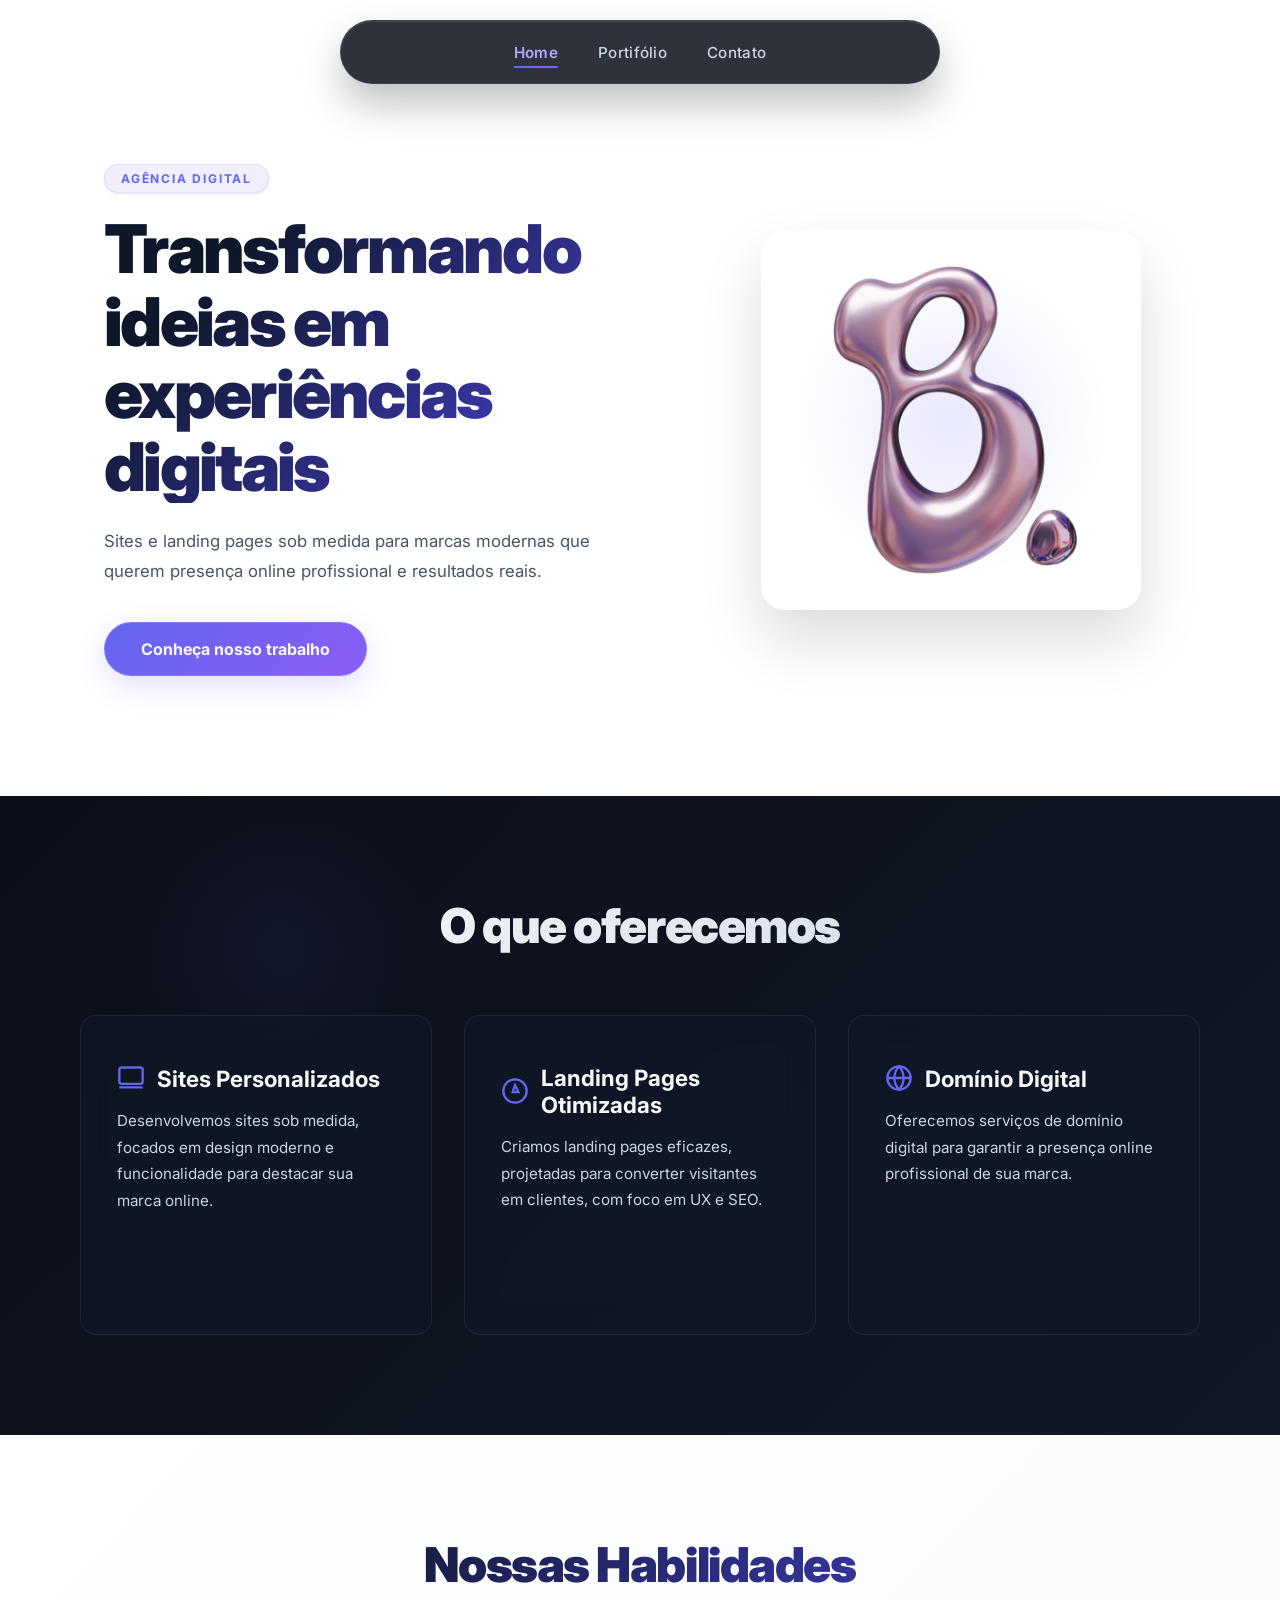
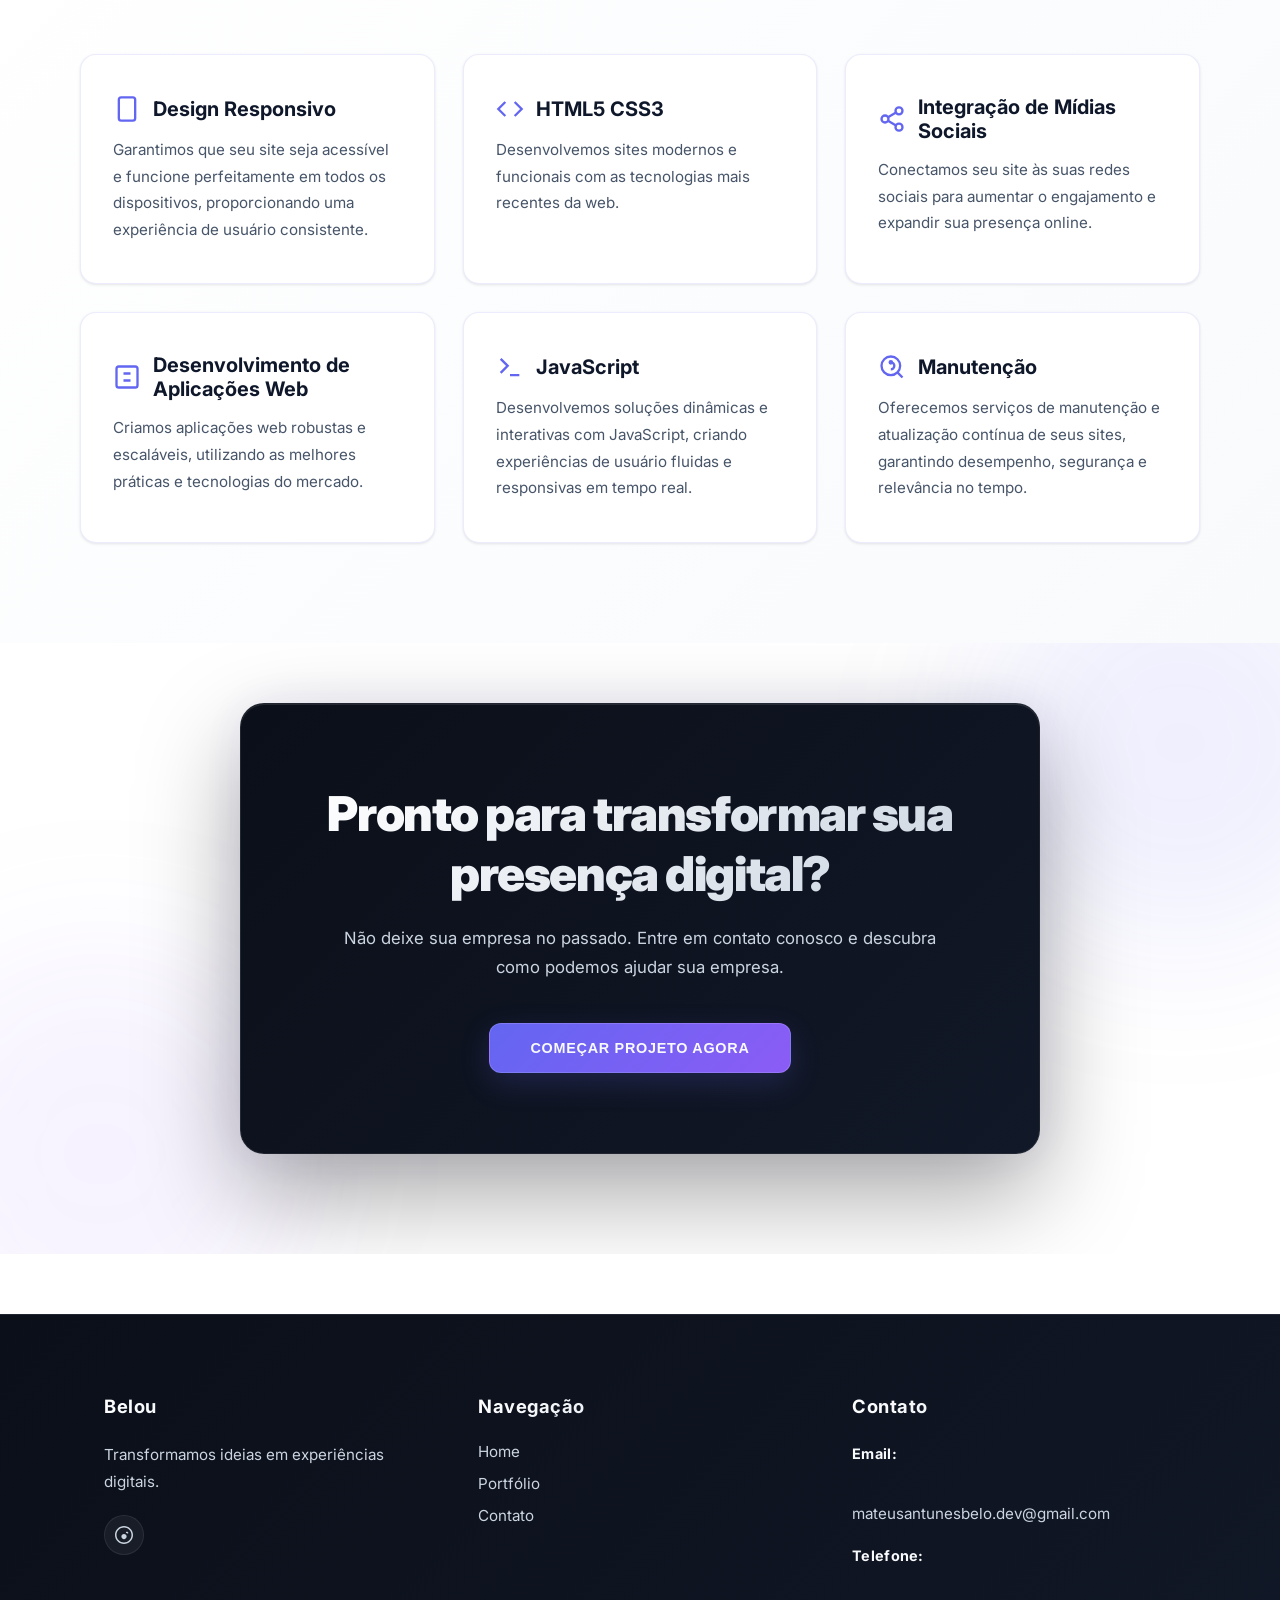
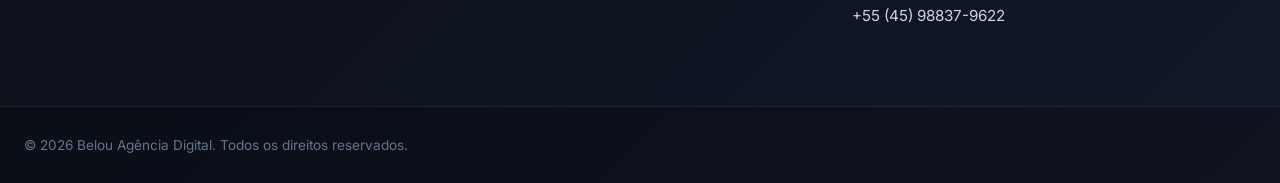
==== index.html @ 6e4c60e4 "ajustes finais com antigravity" ====
<!DOCTYPE html>
<html lang="pt-br">

<head>
  <meta charset="UTF-8">
  <meta name="viewport" content="width=device-width, initial-scale=1.0">
  <title>Belou</title>
  <link rel="stylesheet" href="css/index.css/style.css">
  <link rel="stylesheet" href="css/index.css/hero.css">
  <link rel="stylesheet" href="css/index.css/oferta.css">
  <link rel="stylesheet" href="css/index.css/habilidades.css">
  <link rel="stylesheet" href="css/index.css/comecar.css">
  <link rel="stylesheet" href="css/index.css/footer.css">

  <link rel="preconnect" href="https://fonts.googleapis.com">
  <link rel="preconnect" href="https://fonts.gstatic.com" crossorigin>
  <link
    href="https://fonts.googleapis.com/css2?family=Inter:ital,opsz,wght@0,14..32,100..900;1,14..32,100..900&display=swap"
    rel="stylesheet">
</head>

<body>
  <nav>
    <div class="menu">
      <a href="index.html" class="active">Home</a>
      <a href="portifolio.html">Portifólio</a>
      <a href="contato.html">Contato</a>
    </div>
  </nav>
  <main>
    <section class="hero">
      <div class="hero-left">
        <span class="eyebrow">Agência Digital</span>
        <h1>Transformando ideias em experiências digitais</h1>
        <p>Sites e landing pages sob medida para marcas modernas que querem presença online profissional e resultados
          reais.</p>
        <a href="portifolio.html" class="btn">Conheça nosso trabalho</a>
      </div>
      <div class="hero-right">
        <img src="img/logo (2).png" alt="Logo Belou" class="hero-image">
      </div>
    </section>
    <div class="oferta">
      <h2>O que oferecemos</h2>
      <div class="oferta-cards">
        <div class="card">
          <div class="card-content">
            <h3><svg class="icon" viewBox="0 0 24 24" fill="none" stroke="currentColor" stroke-width="2">
                <rect x="2" y="3" width="20" height="14" rx="2" ry="2"></rect>
                <line x1="2" y1="20" x2="22" y2="20"></line>
              </svg>Sites Personalizados</h3>
            <p>Desenvolvemos sites sob medida, focados em design moderno e funcionalidade para destacar sua marca
              online.</p>
          </div>
          <img src="img/sitespersonalizados.jpg" alt="Sites Personalizados" class="card-image">
        </div>
        <div class="card">
          <div class="card-content">
            <h3><svg class="icon" viewBox="0 0 24 24" fill="none" stroke="currentColor" stroke-width="2">
                <circle cx="12" cy="12" r="10"></circle>
                <polygon points="12 7 15 13 10 13"></polygon>
              </svg>Landing Pages Otimizadas</h3>
            <p>Criamos landing pages eficazes, projetadas para converter visitantes em clientes, com foco em UX e SEO.
            </p>
          </div>
          <img src="img/landingpage.jpg" alt="Landing Pages Otimizadas" class="card-image">
        </div>
        <div class="card">
          <div class="card-content">
            <h3><svg class="icon" viewBox="0 0 24 24" fill="none" stroke="currentColor" stroke-width="2">
                <circle cx="12" cy="12" r="10"></circle>
                <line x1="2" y1="12" x2="22" y2="12"></line>
                <path d="M12 2a15.3 15.3 0 0 1 4 10 15.3 15.3 0 0 1-4 10 15.3 15.3 0 0 1-4-10 15.3 15.3 0 0 1 4-10z">
                </path>
              </svg>Domínio Digital</h3>
            <p>Oferecemos serviços de domínio digital para garantir a presença online profissional de sua marca.</p>
          </div>
          <img src="img/dominio.jpg" alt="Domínio Digital" class="card-image">
        </div>
      </div>
    </div>
    <div class="habilidades">
      <h2>Nossas Habilidades</h2>
      <div class="habilidades-list">
        <div class="habilidade">
          <h3><svg class="icon" viewBox="0 0 24 24" fill="none" stroke="currentColor" stroke-width="2">
              <rect x="5" y="2" width="14" height="20" rx="2" ry="2"></rect>
              <line x1="12" y1="18" x2="12" y2="18.01"></line>
            </svg>Design Responsivo</h3>
          <p>Garantimos que seu site seja acessível e funcione perfeitamente em todos os dispositivos, proporcionando
            uma experiência de usuário consistente.</p>
        </div>
        <div class="habilidade">
          <h3><svg class="icon" viewBox="0 0 24 24" fill="none" stroke="currentColor" stroke-width="2">
              <polyline points="16 18 22 12 16 6"></polyline>
              <polyline points="8 6 2 12 8 18"></polyline>
            </svg>HTML5 CSS3</h3>
          <p>Desenvolvemos sites modernos e funcionais com as tecnologias mais recentes da web.</p>
        </div>
        <div class="habilidade">
          <h3><svg class="icon" viewBox="0 0 24 24" fill="none" stroke="currentColor" stroke-width="2">
              <circle cx="18" cy="5" r="3"></circle>
              <circle cx="6" cy="12" r="3"></circle>
              <circle cx="18" cy="19" r="3"></circle>
              <line x1="8.59" y1="13.51" x2="15.42" y2="17.49"></line>
              <line x1="15.41" y1="6.51" x2="8.59" y2="10.49"></line>
            </svg>Integração de Mídias Sociais</h3>
          <p>Conectamos seu site às suas redes sociais para aumentar o engajamento e expandir sua presença online.</p>
        </div>
        <div class="habilidade">
          <h3><svg class="icon" viewBox="0 0 24 24" fill="none" stroke="currentColor" stroke-width="2">
              <rect x="3" y="3" width="18" height="18" rx="2" ry="2"></rect>
              <line x1="9" y1="9" x2="15" y2="9"></line>
              <line x1="9" y1="15" x2="15" y2="15"></line>
            </svg>Desenvolvimento de Aplicações Web</h3>
          <p>Criamos aplicações web robustas e escaláveis, utilizando as melhores práticas e tecnologias do mercado.</p>
        </div>
        <div class="habilidade">
          <h3><svg class="icon" viewBox="0 0 24 24" fill="none" stroke="currentColor" stroke-width="2">
              <polyline points="4 17 10 11 4 5"></polyline>
              <line x1="12" y1="19" x2="20" y2="19"></line>
            </svg>JavaScript</h3>
          <p>Desenvolvemos soluções dinâmicas e interativas com JavaScript, criando experiências de usuário fluidas e
            responsivas em tempo real.</p>
        </div>
        <div class="habilidade">
          <h3><svg class="icon" viewBox="0 0 24 24" fill="none" stroke="currentColor" stroke-width="2">
              <circle cx="11" cy="11" r="8"></circle>
              <line x1="21" y1="21" x2="16.65" y2="16.65"></line>
              <circle cx="11" cy="8" r="1" fill="currentColor"></circle>
              <path d="M11 14a3 3 0 0 0 0-6"></path>
            </svg>Manutenção</h3>
          <p>Oferecemos serviços de manutenção e atualização contínua de seus sites, garantindo desempenho, segurança e
            relevância no tempo.</p>
        </div>
      </div>
    </div>
    <div class="comecar">
      <div class="comecar-container">
        <h2>Pronto para transformar sua presença digital?</h2>
        <p>Não deixe sua empresa no passado. Entre em contato conosco e descubra como podemos ajudar sua empresa.</p>
        <button><a href="contato.html">começar projeto agora</a></button>
      </div>
    </div>
  </main>
  <footer class="footer">
    <div class="footer-container">
      <div class="footer-section">
        <h4>Belou</h4>
        <p>Transformamos ideias em experiências digitais.</p>
        <div class="social-links">
          <a href="#" title="Instagram"><svg viewBox="0 0 24 24" fill="currentColor">
              <path
                d="M12 0C5.373 0 0 5.373 0 12s5.373 12 12 12 12-5.373 12-12S18.627 0 12 0m0 2c5.514 0 10 4.486 10 10s-4.486 10-10 10S2 17.514 2 12 6.486 2 12 2m3.5 12c0 1.93-1.57 3.5-3.5 3.5s-3.5-1.57-3.5-3.5 1.57-3.5 3.5-3.5 3.5 1.57 3.5 3.5m2.5-5.5c0 .828-.672 1.5-1.5 1.5S14.5 9.828 14.5 9s.672-1.5 1.5-1.5 1.5.672 1.5 1.5z">
              </path>
            </svg></a>
        </div>
      </div>
      <div class="footer-section">
        <h4>Navegação</h4>
        <ul>
          <li><a href="index.html">Home</a></li>
          <li><a href="portifolio.html">Portfólio</a></li>
          <li><a href="contato.html">Contato</a></li>
        </ul>
      </div>
      <div class="footer-section">
        <h4>Contato</h4>
        <p><strong>Email:</strong><br><a
            href="mailto:mateusantunesbelo.dev@gmail.com">mateusantunesbelo.dev@gmail.com</a></p>
        <p><strong>Telefone:</strong><br><a href="tel:+5545988379622">+55 (45) 98837-9622</a></p>
      </div>
    </div>
    <div class="footer-bottom">
      <p>&copy; 2026 Belou Agência Digital. Todos os direitos reservados.</p>
    </div>
  </footer>
</body>

</html>
---- css/index.css/style.css ----
:root {
    /* Colors */
    --primary: #6366f1;
    --primary-gradient: linear-gradient(135deg, #6366f1 0%, #8b5cf6 100%);
    --primary-hover: #4f46e5;
    --primary-light: rgba(99, 102, 241, 0.1);
    --primary-light-hover: rgba(99, 102, 241, 0.18);
    --secondary: #7c3aed;
    --accent: #baa4fa;
    --whatsapp-green: linear-gradient(135deg, #25D366 0%, #128C7E 100%);
    
    /* Dark Theme Elements */
    --bg-dark-start: #0b0f19;
    --bg-dark-end: #111827;
    --card-bg-dark: rgba(17, 24, 39, 0.7);
    --border-dark: rgba(255, 255, 255, 0.08);
    --border-dark-hover: rgba(99, 102, 241, 0.3);
    
    /* Light Theme Elements */
    --bg-light-start: #ffffff;
    --bg-light-end: #f8fafc;
    --card-bg-light: #ffffff;
    --border-light: rgba(99, 102, 241, 0.12);
    --border-light-hover: rgba(99, 102, 241, 0.3);
    
    /* Text */
    --text-primary-light: #f8fafc;
    --text-secondary-light: #cbd5e1;
    --text-primary-dark: #0f172a;
    --text-secondary-dark: #475569;
    --text-muted: #64748b;

    /* Spacing */
    --radius-sm: 8px;
    --radius-md: 12px;
    --radius-lg: 16px;
    --radius-xl: 24px;
    --radius-full: 9999px;

    /* Transitions */
    --transition-smooth: all 0.3s cubic-bezier(0.4, 0, 0.2, 1);
    --transition-bounce: all 0.4s cubic-bezier(0.34, 1.56, 0.64, 1);
    --transition-slow: all 0.5s ease;

    /* Shadows */
    --shadow-sm: 0 1px 3px rgba(0,0,0,0.1);
    --shadow-md: 0 4px 6px -1px rgba(0,0,0,0.05), 0 2px 4px -1px rgba(0,0,0,0.03);
    --shadow-lg: 0 10px 25px -5px rgba(0,0,0,0.1), 0 8px 10px -6px rgba(0,0,0,0.05);
    --shadow-glow: 0 10px 30px rgba(99, 102, 241, 0.2);
    --shadow-glow-green: 0 10px 30px rgba(37, 211, 102, 0.2);
}

* {
    box-sizing: border-box;
}

body {
    margin: 0;
    padding: 0;
    border: 0;
    font-family: "Inter", "Helvetica Neue", Helvetica, Arial, sans-serif;
    background-color: var(--bg-light-start);
    color: var(--text-primary-dark);
    overflow-x: hidden;
}

/* Floating Navigation Bar */
nav {
    position: fixed;
    top: 20px;
    left: 50%;
    transform: translateX(-50%);
    background: rgba(11, 15, 25, 0.85);
    backdrop-filter: blur(20px);
    -webkit-backdrop-filter: blur(20px);
    display: flex;
    align-items: center;
    justify-content: center;
    margin: 0 auto;
    height: 64px;
    width: 600px;
    border-radius: var(--radius-full);
    box-shadow: 0 20px 40px rgba(0, 0, 0, 0.25), 
                inset 0 1px 0 rgba(255, 255, 255, 0.1);
    border: 1px solid rgba(255, 255, 255, 0.08);
    z-index: 1000;
    transition: var(--transition-bounce);
}

nav:hover {
    box-shadow: 0 25px 50px rgba(99, 102, 241, 0.15), 
                0 20px 40px rgba(0, 0, 0, 0.3),
                inset 0 1px 0 rgba(255, 255, 255, 0.15);
    border-color: rgba(99, 102, 241, 0.3);
}

.menu {
    display: flex;
    align-items: center;
    justify-content: center;
    gap: 2.5rem;
    padding: 0 24px;
    width: 100%;
}

.menu a {
    color: var(--text-secondary-light);
    text-decoration: none;
    position: relative;
    transition: var(--transition-smooth);
    display: inline-block;
    font-size: 0.95rem;
    font-weight: 500;
    letter-spacing: 0.3px;
    padding: 6px 0;
}

.menu a::after {
    content: '';
    position: absolute;
    bottom: 0;
    left: 50%;
    transform: translateX(-50%);
    width: 0;
    height: 2px;
    background: var(--primary-gradient);
    transition: var(--transition-smooth);
    border-radius: var(--radius-full);
}

.menu a:hover {
    color: var(--text-primary-light);
}

.menu a.active {
    color: var(--accent);
    font-weight: 600;
}

.menu a.active::after {
    width: 100%;
}

.menu a:hover::after {
    width: 100%;
}

/* Responsivo para Nav */
@media (max-width: 768px) {
    nav {
        position: fixed;
        width: 100%;
        height: 56px;
        top: 0;
        left: 0;
        transform: none;
        border-radius: 0;
        border-top: none;
        border-left: none;
        border-right: none;
        box-shadow: 0 4px 20px rgba(0, 0, 0, 0.2);
    }

    .menu {
        gap: 1.5rem;
        padding: 0 16px;
    }

    .menu a {
        font-size: 0.9rem;
    }
}

@media (max-width: 480px) {
    nav {
        width: 100%;
        border-radius: 0;
        height: 52px;
    }

    .menu {
        gap: 1.2rem;
    }

    .menu a {
        font-size: 0.85rem;
    }
}
---- css/index.css/hero.css ----
.hero {
    display: grid;
    grid-template-columns: minmax(320px, 1.2fr) 1fr;
    align-items: center;
    gap: 80px;
    min-height: calc(100vh - 104px);
    max-width: 1120px;
    margin: 0 auto;
    padding: 104px 24px 60px;
    background: transparent;
}

.hero-left {
    max-width: 600px;
    display: flex;
    flex-direction: column;
    align-items: flex-start;
}

.eyebrow {
    display: inline-flex;
    align-items: center;
    margin-bottom: 20px;
    font-size: 0.75rem;
    font-weight: 700;
    color: var(--primary);
    letter-spacing: 0.15em;
    text-transform: uppercase;
    background: var(--primary-light);
    padding: 6px 16px;
    border-radius: var(--radius-full);
    border: 1px solid var(--border-light);
    box-shadow: var(--shadow-sm);
}

.hero-left h1 {
    margin: 0;
    font-size: clamp(2.5rem, 5.5vw, 4.2rem);
    line-height: 1.08;
    letter-spacing: -0.04em;
    background: linear-gradient(135deg, var(--text-primary-dark) 20%, var(--primary-hover) 100%);
    -webkit-background-clip: text;
    -webkit-text-fill-color: transparent;
    background-clip: text;
    font-weight: 900;
}

.hero-left p {
    margin: 24px 0 0;
    max-width: 520px;
    line-height: 1.75;
    color: var(--text-secondary-dark);
    font-size: 1.05rem;
}

.btn {
    display: inline-flex;
    align-items: center;
    justify-content: center;
    margin-top: 36px;
    padding: 16px 36px;
    border-radius: var(--radius-full);
    background: var(--primary-gradient);
    color: var(--text-primary-light);
    text-decoration: none;
    font-weight: 700;
    font-size: 1rem;
    box-shadow: var(--shadow-glow);
    transition: var(--transition-bounce);
    border: 1px solid rgba(255, 255, 255, 0.15);
    position: relative;
    overflow: hidden;
}

.btn::before {
    content: '';
    position: absolute;
    top: 0;
    left: -100%;
    width: 100%;
    height: 100%;
    background: linear-gradient(90deg, transparent, rgba(255, 255, 255, 0.25), transparent);
    transition: left 0.6s ease;
}

.btn:hover {
    transform: translateY(-4px) scale(1.03);
    box-shadow: 0 15px 35px rgba(99, 102, 241, 0.35);
}

.btn:hover::before {
    left: 100%;
}

/* Stats Section */
.hero-stats {
    display: flex;
    flex-wrap: wrap;
    gap: 20px;
    margin-top: 48px;
    width: 100%;
}

.stat-card {
    background: var(--card-bg-light);
    border: 1px solid var(--border-light);
    border-radius: var(--radius-md);
    padding: 16px 24px;
    flex: 1 1 140px;
    box-shadow: var(--shadow-sm);
    transition: var(--transition-bounce);
}

.stat-card:hover {
    transform: translateY(-4px);
    box-shadow: var(--shadow-md), 0 10px 20px rgba(99, 102, 241, 0.05);
    border-color: var(--border-light-hover);
}

.stat-card strong {
    display: block;
    font-size: 1.85rem;
    font-weight: 800;
    background: var(--primary-gradient);
    -webkit-background-clip: text;
    -webkit-text-fill-color: transparent;
    background-clip: text;
    line-height: 1.2;
}

.stat-card span {
    display: block;
    color: var(--text-secondary-dark);
    font-size: 0.85rem;
    margin-top: 4px;
    font-weight: 500;
}

.hero-right {
    display: flex;
    justify-content: center;
    align-items: center;
    position: relative;
    width: 100%;
}

.hero-right::before {
    content: '';
    position: absolute;
    width: 320px;
    height: 320px;
    background: radial-gradient(circle, rgba(99, 102, 241, 0.15) 0%, transparent 70%);
    top: 50%;
    left: 50%;
    transform: translate(-50%, -50%);
    z-index: 0;
    pointer-events: none;
}

.hero-image {
    width: 100%;
    max-width: 380px;
    height: auto;
    border-radius: var(--radius-xl);
    box-shadow: 0 30px 60px rgba(15, 23, 42, 0.15);
    object-fit: contain;
    z-index: 1;
    animation: float 6s ease-in-out infinite;
    border: 1px solid rgba(255, 255, 255, 0.2);
}

@keyframes float {
    0%, 100% {
        transform: translate3d(0, 0, 0);
    }
    50% {
        transform: translate3d(0, -15px, 0);
    }
}

/* Responsive Styles */
@media (max-width: 1024px) {
    .hero {
        grid-template-columns: 1fr;
        padding-top: 120px;
        gap: 48px;
        text-align: center;
    }

    .hero-left {
        max-width: 100%;
        align-items: center;
    }

    .hero-right {
        order: -1;
    }

    .hero-image {
        max-width: 280px;
    }

    .hero-stats {
        justify-content: center;
        max-width: 540px;
    }
}

@media (max-width: 768px) {
    .hero-left h1 {
        font-size: clamp(2rem, 6vw, 3rem);
    }

    .hero-left p {
        font-size: 1rem;
        margin-top: 16px;
    }

    .btn {
        margin-top: 28px;
        padding: 14px 28px;
        font-size: 0.95rem;
    }

    .hero-stats {
        gap: 16px;
        margin-top: 36px;
    }

    .stat-card {
        padding: 12px 18px;
    }

    .stat-card strong {
        font-size: 1.6rem;
    }
}

@media (max-width: 480px) {
    .hero {
        padding-left: 16px;
        padding-right: 16px;
    }

    .hero-stats {
        flex-direction: column;
        align-items: stretch;
    }

    .stat-card {
        flex: 1 1 auto;
    }
}
---- css/index.css/oferta.css ----
/* Seção de Ofertas */
.oferta {
    background: linear-gradient(135deg, var(--bg-dark-start) 0%, var(--bg-dark-end) 100%);
    padding: 100px 24px;
    position: relative;
}

.oferta::before {
    content: '';
    position: absolute;
    top: 0;
    left: 10%;
    width: 300px;
    height: 300px;
    background: radial-gradient(circle, rgba(99, 102, 241, 0.08) 0%, transparent 70%);
    z-index: 0;
    pointer-events: none;
}

.oferta h2 {
    text-align: center;
    font-size: clamp(2rem, 5vw, 3rem);
    color: var(--text-primary-light);
    margin: 0 0 60px 0;
    font-weight: 900;
    letter-spacing: -0.03em;
    background: linear-gradient(135deg, #ffffff 0%, #cbd5e1 100%);
    -webkit-background-clip: text;
    -webkit-text-fill-color: transparent;
    background-clip: text;
    position: relative;
    z-index: 1;
}

.oferta-cards {
    display: grid;
    grid-template-columns: repeat(auto-fit, minmax(320px, 1fr));
    gap: 32px;
    max-width: 1120px;
    margin: 0 auto;
    position: relative;
    z-index: 1;
}

.card {
    background: var(--card-bg-dark);
    border: 1px solid var(--border-dark);
    border-radius: var(--radius-lg);
    padding: 48px 36px;
    transition: var(--transition-bounce);
    backdrop-filter: blur(16px);
    -webkit-backdrop-filter: blur(16px);
    position: relative;
    overflow: hidden;
    display: flex;
    flex-direction: column;
    min-height: 320px;
    justify-content: flex-start;
}

.card-content {
    position: relative;
    z-index: 2;
    transition: var(--transition-smooth);
}

.card-image {
    position: absolute;
    width: 100%;
    height: 100%;
    object-fit: cover;
    right: 0;
    top: 0;
    opacity: 0;
    transition: opacity 0.5s ease, transform 0.5s ease;
    z-index: 1;
}

.card:hover {
    background: rgba(17, 24, 39, 0.85);
    border-color: var(--border-dark-hover);
    transform: translateY(-8px) scale(1.02);
    box-shadow: 0 30px 60px rgba(0, 0, 0, 0.4),
                0 0 30px rgba(99, 102, 241, 0.15);
}

.card:hover .card-image {
    opacity: 0.2; /* Reduzido de 0.4 para garantir contraste de leitura */
    transform: scale(1.08);
}

.card h3 {
    font-size: 1.4rem;
    color: var(--text-primary-light);
    margin: 0 0 16px 0;
    font-weight: 700;
    display: flex;
    align-items: center;
}

.card p {
    color: var(--text-secondary-light);
    line-height: 1.75;
    margin: 0;
    font-size: 0.95rem;
}

.card .icon {
    width: 28px;
    height: 28px;
    margin-right: 12px;
    display: inline-block;
    color: var(--primary);
    transition: var(--transition-smooth);
    vertical-align: middle;
    flex-shrink: 0;
}

.card:hover .icon {
    color: var(--accent);
    transform: scale(1.1) rotate(3deg);
    filter: drop-shadow(0 0 8px rgba(99, 102, 241, 0.5));
}

/* Responsivo para Ofertas */
@media (max-width: 1024px) {
    .oferta {
        padding: 80px 24px;
    }

    .oferta-cards {
        gap: 24px;
    }

    .card {
        padding: 40px 30px;
    }
}

@media (max-width: 768px) {
    .oferta {
        padding: 60px 20px;
    }

    .oferta h2 {
        margin-bottom: 40px;
    }

    .oferta-cards {
        grid-template-columns: 1fr;
        gap: 20px;
    }

    .card {
        min-height: 260px;
        padding: 32px 24px;
    }
}
---- css/index.css/habilidades.css ----
/* Seção de Habilidades */
.habilidades {
    background: linear-gradient(135deg, var(--bg-light-start) 0%, var(--bg-light-end) 100%);
    padding: 100px 24px;
    position: relative;
}

.habilidades h2 {
    text-align: center;
    font-size: clamp(2rem, 5vw, 3rem);
    color: var(--text-primary-dark);
    margin: 0 0 60px 0;
    font-weight: 900;
    letter-spacing: -0.03em;
    background: linear-gradient(135deg, var(--text-primary-dark) 20%, var(--primary-hover) 100%);
    -webkit-background-clip: text;
    -webkit-text-fill-color: transparent;
    background-clip: text;
}

.habilidades-list {
    display: grid;
    grid-template-columns: repeat(auto-fit, minmax(300px, 1fr));
    gap: 28px;
    max-width: 1120px;
    margin: 0 auto;
}

.habilidade {
    background: var(--card-bg-light);
    border: 1px solid var(--border-light);
    border-radius: var(--radius-lg);
    padding: 40px 32px;
    transition: var(--transition-bounce);
    position: relative;
    overflow: hidden;
    box-shadow: var(--shadow-sm);
}

.habilidade::before {
    content: '';
    position: absolute;
    top: 0;
    left: -100%;
    width: 100%;
    height: 100%;
    background: linear-gradient(90deg, transparent, rgba(99, 102, 241, 0.05), transparent);
    transition: left 0.6s ease;
    z-index: 1;
}

.habilidade:hover::before {
    left: 100%;
}

.habilidade:hover {
    background: var(--card-bg-light);
    border-color: var(--border-light-hover);
    transform: translateY(-6px);
    box-shadow: var(--shadow-lg), 
                0 10px 30px rgba(99, 102, 241, 0.08);
}

.habilidade h3 {
    font-size: 1.25rem;
    color: var(--text-primary-dark);
    margin: 0 0 14px 0;
    font-weight: 700;
    display: flex;
    align-items: center;
    gap: 12px;
}

.habilidade p {
    color: var(--text-secondary-dark);
    line-height: 1.75;
    margin: 0;
    font-size: 0.95rem;
}

.habilidade .icon {
    width: 28px;
    height: 28px;
    flex-shrink: 0;
    color: var(--primary);
    transition: var(--transition-bounce);
}

.habilidade:hover .icon {
    color: var(--secondary);
    transform: scale(1.15) rotate(-5deg);
    filter: drop-shadow(0 4px 10px rgba(124, 58, 237, 0.3));
}

/* Responsivo para tablets */
@media (max-width: 768px) {
    .habilidades {
        padding: 80px 20px;
    }

    .habilidades h2 {
        margin-bottom: 40px;
    }

    .habilidades-list {
        gap: 20px;
    }

    .habilidade {
        padding: 30px 24px;
    }
}

/* Responsivo para mobile */
@media (max-width: 480px) {
    .habilidades {
        padding: 60px 16px;
    }

    .habilidades-list {
        grid-template-columns: 1fr;
        gap: 16px;
    }

    .habilidade {
        padding: 24px 20px;
    }

    .habilidade h3 {
        font-size: 1.15rem;
    }
}
---- css/index.css/comecar.css ----
/* Seção Começar */
.comecar {
    display: flex;
    flex-direction: column;
    align-items: center;
    justify-content: center;
    min-height: 500px;
    padding: 60px 24px 100px;
    position: relative;
    overflow: hidden;
}

.comecar::before {
    content: '';
    position: absolute;
    width: 400px;
    height: 400px;
    background: rgba(99, 102, 241, 0.1);
    border-radius: 50%;
    top: -100px;
    right: -100px;
    filter: blur(80px);
    z-index: 0;
    pointer-events: none;
}

.comecar::after {
    content: '';
    position: absolute;
    width: 400px;
    height: 400px;
    background: rgba(139, 92, 246, 0.08);
    border-radius: 50%;
    bottom: -100px;
    left: -100px;
    filter: blur(80px);
    z-index: 0;
    pointer-events: none;
}

.comecar > * {
    position: relative;
    z-index: 1;
}

.comecar-container {
    display: flex;
    flex-direction: column;
    align-items: center;
    justify-content: center;
    background: linear-gradient(135deg, var(--bg-dark-start) 0%, var(--bg-dark-end) 100%);
    border: 1px solid var(--border-dark);
    border-radius: var(--radius-xl);
    padding: 80px 60px;
    max-width: 800px;
    width: 100%;
    backdrop-filter: blur(20px);
    -webkit-backdrop-filter: blur(20px);
    box-shadow: 0 40px 100px rgba(0, 0, 0, 0.35),
                0 0 50px rgba(99, 102, 241, 0.08),
                inset 0 1px 0 rgba(255, 255, 255, 0.1);
    transition: var(--transition-bounce);
}

.comecar-container a {
    text-decoration: none;
    color: var(--text-primary-light);
}

.comecar-container:hover {
    border-color: rgba(99, 102, 241, 0.4);
    box-shadow: 0 40px 100px rgba(0, 0, 0, 0.45),
                0 0 60px rgba(99, 102, 241, 0.2),
                inset 0 1px 0 rgba(255, 255, 255, 0.15);
    transform: translateY(-8px);
}

.comecar h2 {
    text-align: center;
    font-size: clamp(2rem, 5vw, 3rem);
    color: var(--text-primary-light);
    margin: 0 0 20px 0;
    font-weight: 900;
    letter-spacing: -0.03em;
    max-width: 700px;
    line-height: 1.25;
    background: linear-gradient(135deg, #ffffff 0%, #cbd5e1 100%);
    -webkit-background-clip: text;
    -webkit-text-fill-color: transparent;
    background-clip: text;
}

.comecar p {
    text-align: center;
    font-size: 1.05rem;
    color: var(--text-secondary-light);
    margin: 0 0 40px 0;
    max-width: 600px;
    line-height: 1.75;
}

.comecar button {
    display: inline-flex;
    align-items: center;
    justify-content: center;
    padding: 16px 40px;
    font-size: 0.9rem;
    font-weight: 700;
    text-transform: uppercase;
    letter-spacing: 0.05em;
    background: var(--primary-gradient);
    color: var(--text-primary-light);
    border: 1px solid rgba(255, 255, 255, 0.15);
    border-radius: var(--radius-md);
    cursor: pointer;
    transition: var(--transition-bounce);
    box-shadow: var(--shadow-glow);
    position: relative;
    overflow: hidden;
}

.comecar button::before {
    content: '';
    position: absolute;
    top: 0;
    left: -100%;
    width: 100%;
    height: 100%;
    background: linear-gradient(90deg, transparent, rgba(255, 255, 255, 0.3), transparent);
    transition: left 0.6s ease;
    z-index: 1;
}

.comecar button:hover {
    transform: translateY(-4px) scale(1.05);
    box-shadow: 0 20px 40px rgba(99, 102, 241, 0.4);
    border-color: rgba(255, 255, 255, 0.3);
}

.comecar button:hover::before {
    left: 100%;
}

.comecar button:active {
    transform: translateY(-1px) scale(1.02);
}

/* Responsivo */
@media (max-width: 768px) {
    .comecar {
        padding: 40px 20px 80px;
    }

    .comecar-container {
        padding: 50px 32px;
    }

    .comecar p {
        margin-bottom: 32px;
        font-size: 1rem;
    }

    .comecar button {
        padding: 14px 32px;
    }
}

@media (max-width: 480px) {
    .comecar-container {
        padding: 40px 20px;
        border-radius: var(--radius-lg);
    }

    .comecar h2 {
        font-size: 1.75rem;
    }

    .comecar p {
        font-size: 0.95rem;
    }

    .comecar button {
        padding: 12px 28px;
        font-size: 0.85rem;
        width: 100%;
    }
}
---- css/index.css/footer.css ----
/* Footer */
.footer {
    background: linear-gradient(135deg, var(--bg-dark-start) 0%, var(--bg-dark-end) 100%);
    color: var(--text-secondary-light);
    margin-top: 60px;
    border-top: 1px solid var(--border-dark);
}

.footer-container {
    display: grid;
    grid-template-columns: repeat(auto-fit, minmax(240px, 1fr));
    gap: 50px;
    max-width: 1120px;
    margin: 0 auto;
    padding: 80px 24px 60px;
}

.footer-section h4 {
    font-size: 1.15rem;
    font-weight: 700;
    color: var(--text-primary-light);
    margin: 0 0 24px 0;
    letter-spacing: 0.5px;
    background: linear-gradient(135deg, #ffffff 0%, #cbd5e1 100%);
    -webkit-background-clip: text;
    -webkit-text-fill-color: transparent;
    background-clip: text;
}

.footer-section p {
    color: var(--text-secondary-light);
    line-height: 1.8;
    margin: 0 0 16px 0;
    font-size: 0.95rem;
}

.footer-section p strong {
    color: var(--text-primary-light);
    display: block;
    margin-bottom: 6px;
    font-size: 0.9rem;
    letter-spacing: 0.3px;
}

.footer-section ul {
    list-style: none;
    padding: 0;
    margin: 0;
}

.footer-section ul li {
    margin-bottom: 12px;
}

.footer-section a {
    color: var(--text-secondary-light);
    text-decoration: none;
    transition: var(--transition-bounce);
    font-size: 0.95rem;
    display: inline-block; /* Essencial para a animação de transform funcionar */
}

.footer-section a:hover {
    color: var(--accent);
    transform: translate3d(8px, 0, 0);
}

/* Social Links */
.social-links {
    display: flex;
    gap: 12px;
    margin-top: 20px;
}

.social-links a {
    display: inline-flex;
    align-items: center;
    justify-content: center;
    width: 40px;
    height: 40px;
    background: rgba(255, 255, 255, 0.05);
    border: 1px solid var(--border-dark);
    border-radius: 50%;
    transition: var(--transition-bounce);
}

.social-links a svg {
    width: 18px;
    height: 18px;
    color: var(--text-secondary-light);
    transition: var(--transition-smooth);
}

.social-links a:hover {
    background: var(--primary-light-hover);
    border-color: rgba(99, 102, 241, 0.4);
    transform: translate3d(0, -4px, 0) scale(1.1);
    box-shadow: 0 10px 20px rgba(99, 102, 241, 0.15);
}

.social-links a:hover svg {
    color: var(--accent);
}

/* Footer Bottom */
.footer-bottom {
    background: rgba(0, 0, 0, 0.2);
    padding: 30px 24px;
    border-top: 1px solid var(--border-dark);
    display: flex;
    flex-direction: row;
    align-items: center;
    justify-content: space-between;
    flex-wrap: wrap;
    gap: 20px;
    max-width: 100%;
}

.footer-bottom p {
    margin: 0;
    color: var(--text-muted);
    font-size: 0.85rem;
}

.footer-links {
    display: flex;
    gap: 30px;
    flex-wrap: wrap;
    justify-content: center;
}

.footer-links a {
    color: var(--text-muted);
    text-decoration: none;
    font-size: 0.85rem;
    transition: var(--transition-smooth);
    display: inline-block;
}

.footer-links a:hover {
    color: var(--accent);
}

/* Responsivo */
@media (max-width: 768px) {
    .footer-container {
        grid-template-columns: repeat(2, 1fr);
        gap: 40px;
        padding: 60px 20px 40px;
    }

    .footer-bottom {
        flex-direction: column;
        text-align: center;
        align-items: center;
    }
}

@media (max-width: 480px) {
    .footer-container {
        grid-template-columns: 1fr;
        gap: 32px;
        padding: 40px 16px 30px;
    }
}
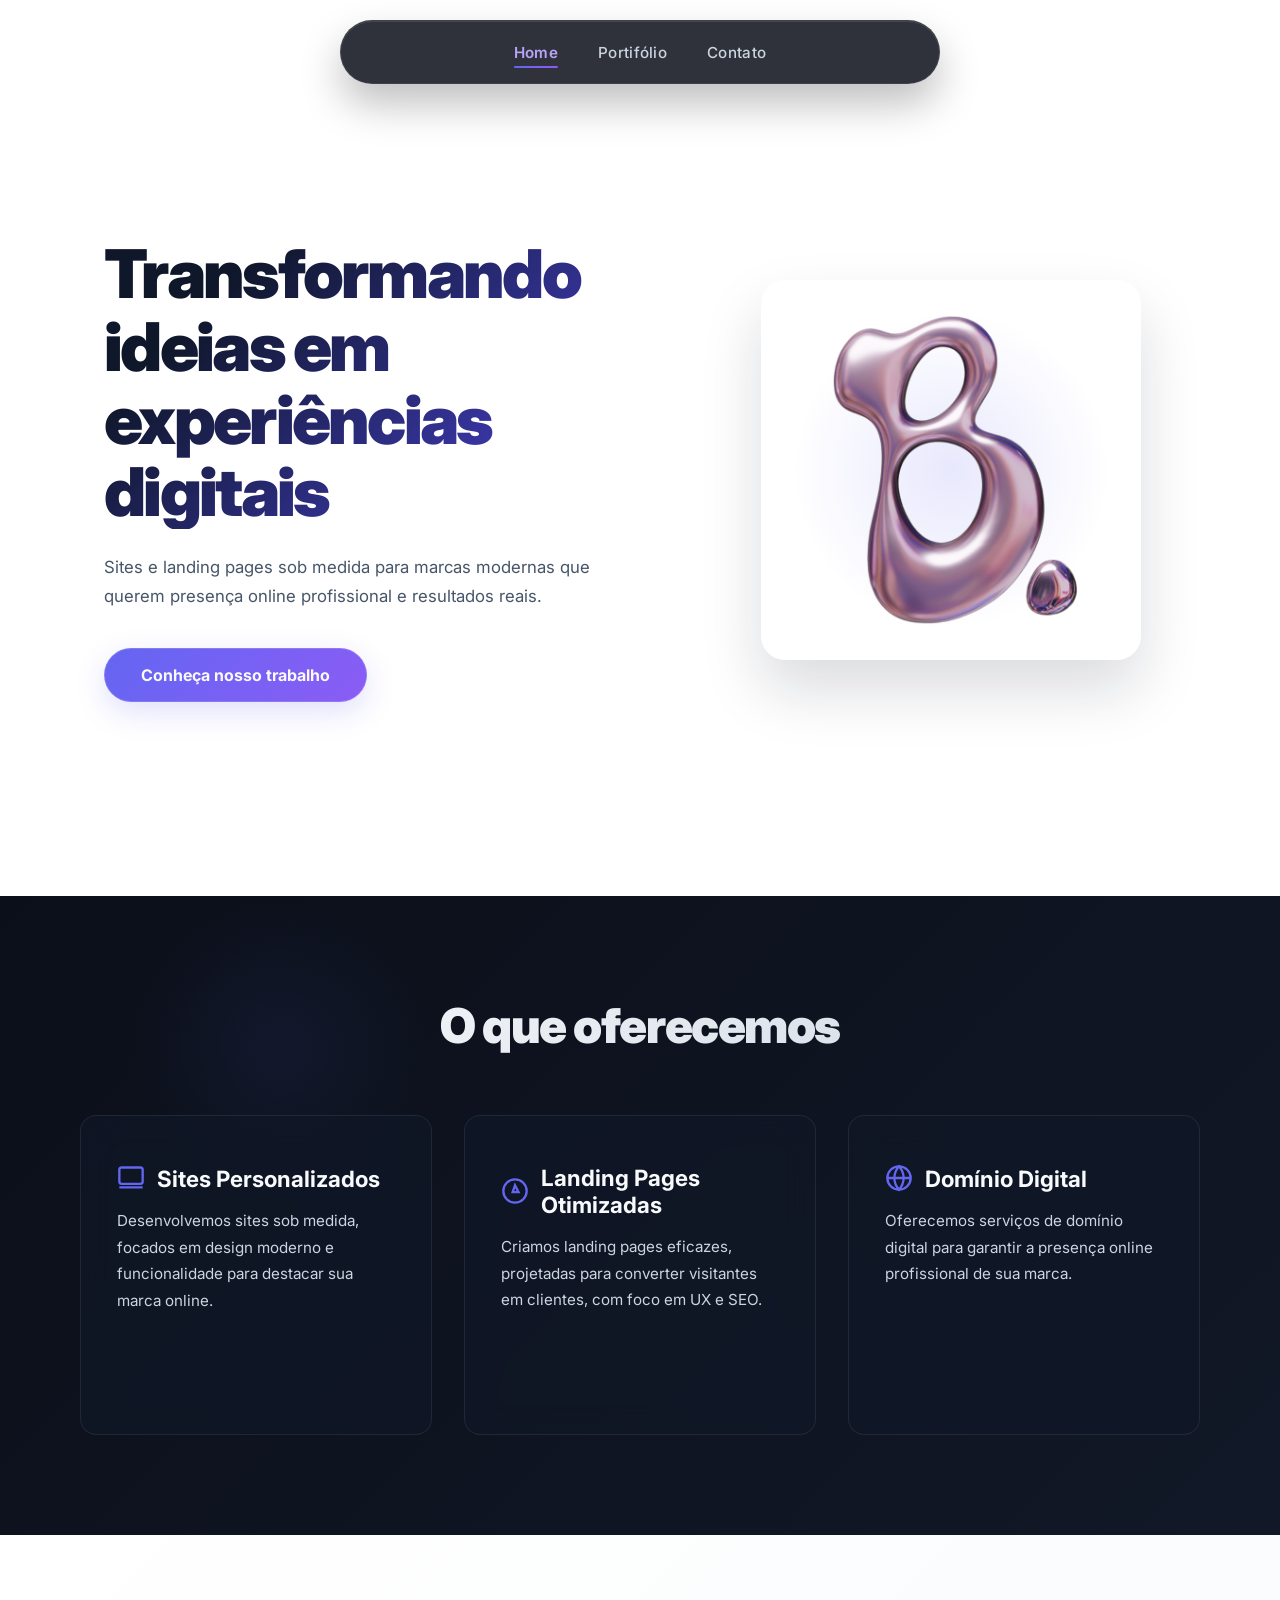
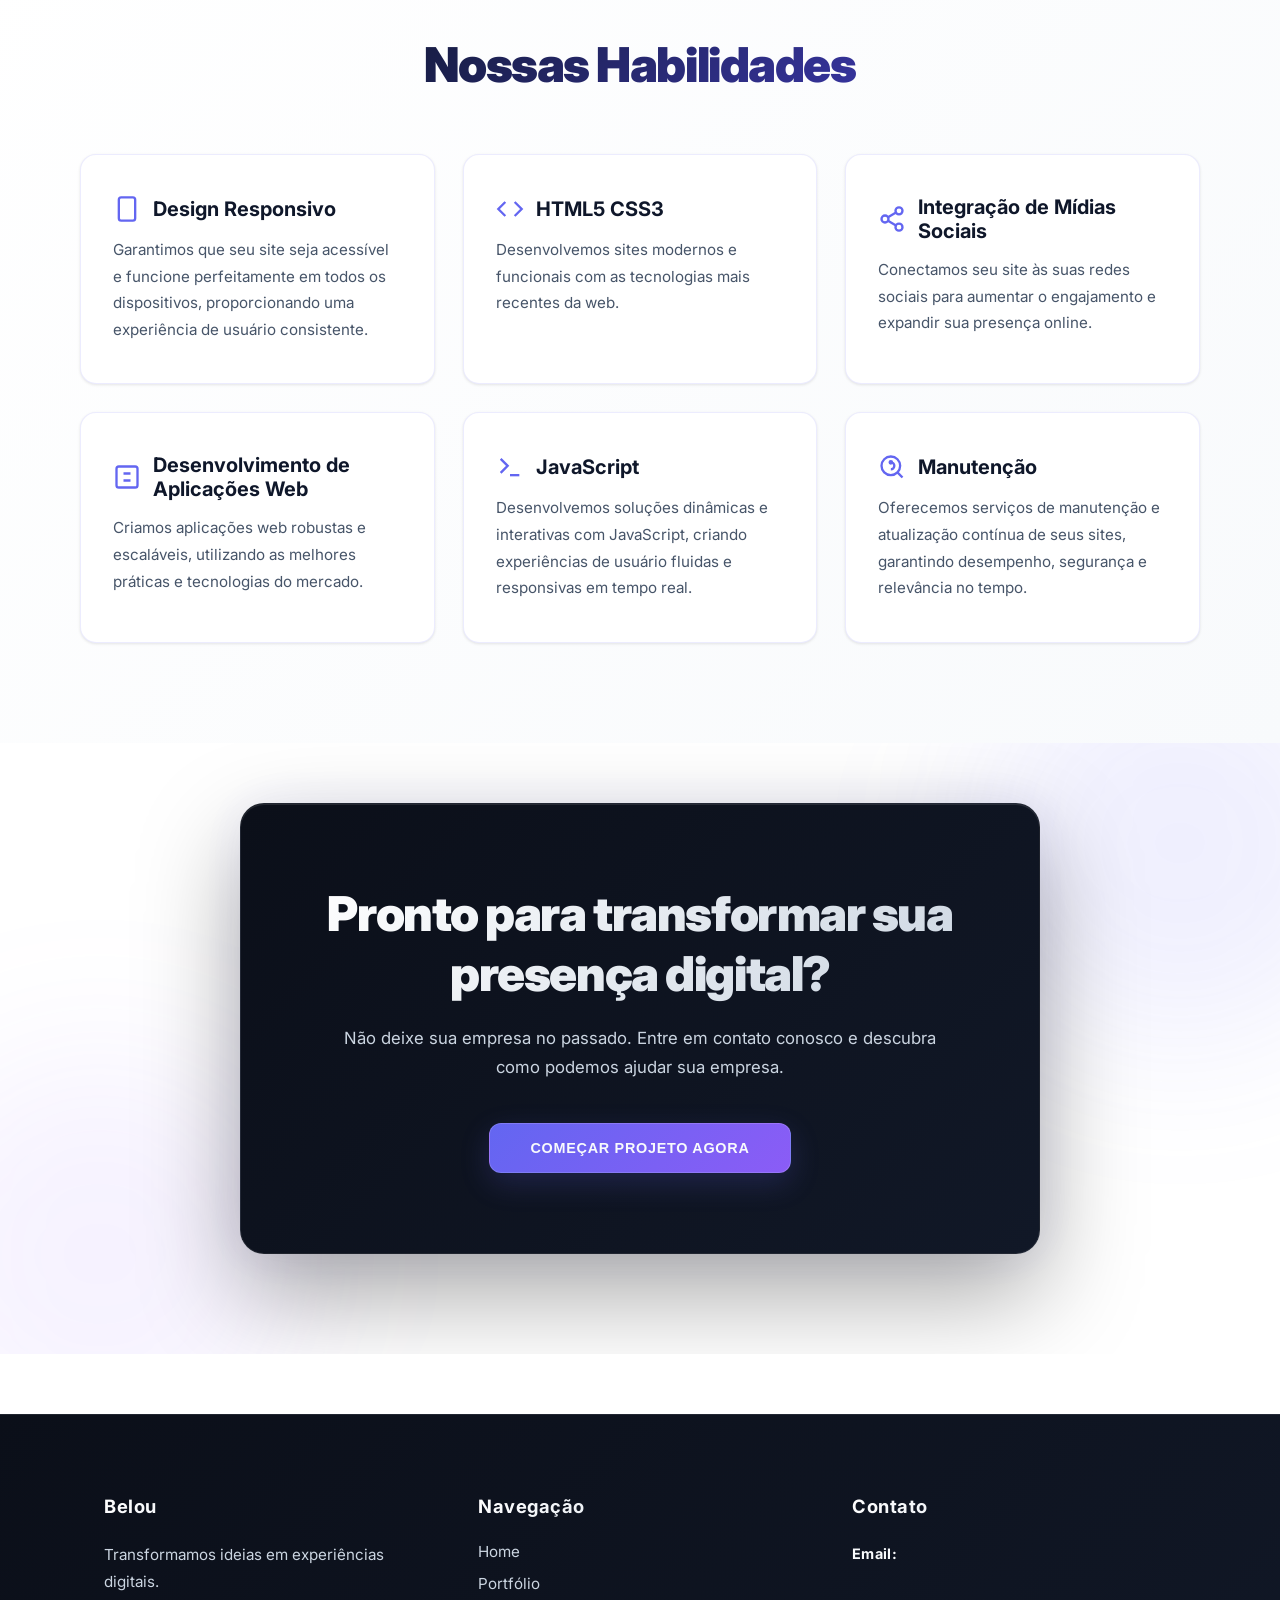
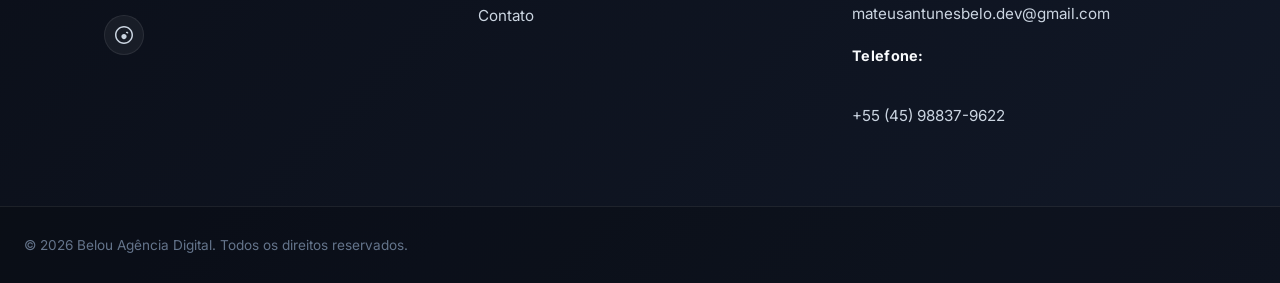
==== commit f70d7bd8: "ajustes no hero" ====
--- a/index.html
+++ b/index.html
@@ -30,7 +30,6 @@
   <main>
     <section class="hero">
       <div class="hero-left">
-        <span class="eyebrow">Agência Digital</span>
         <h1>Transformando ideias em experiências digitais</h1>
         <p>Sites e landing pages sob medida para marcas modernas que querem presença online profissional e resultados
           reais.</p>
@@ -149,7 +148,7 @@
         <h4>Belou</h4>
         <p>Transformamos ideias em experiências digitais.</p>
         <div class="social-links">
-          <a href="#" title="Instagram"><svg viewBox="0 0 24 24" fill="currentColor">
+          <a href="https://www.instagram.com/belou.dev/" target="_blank" title="Instagram"><svg viewBox="0 0 24 24" fill="currentColor">
               <path
                 d="M12 0C5.373 0 0 5.373 0 12s5.373 12 12 12 12-5.373 12-12S18.627 0 12 0m0 2c5.514 0 10 4.486 10 10s-4.486 10-10 10S2 17.514 2 12 6.486 2 12 2m3.5 12c0 1.93-1.57 3.5-3.5 3.5s-3.5-1.57-3.5-3.5 1.57-3.5 3.5-3.5 3.5 1.57 3.5 3.5m2.5-5.5c0 .828-.672 1.5-1.5 1.5S14.5 9.828 14.5 9s.672-1.5 1.5-1.5 1.5.672 1.5 1.5z">
               </path>
--- a/css/index.css/hero.css
+++ b/css/index.css/hero.css
@@ -3,7 +3,7 @@
     grid-template-columns: minmax(320px, 1.2fr) 1fr;
     align-items: center;
     gap: 80px;
-    min-height: calc(100vh - 104px);
+    min-height: calc(100vh - 4px);
     max-width: 1120px;
     margin: 0 auto;
     padding: 104px 24px 60px;
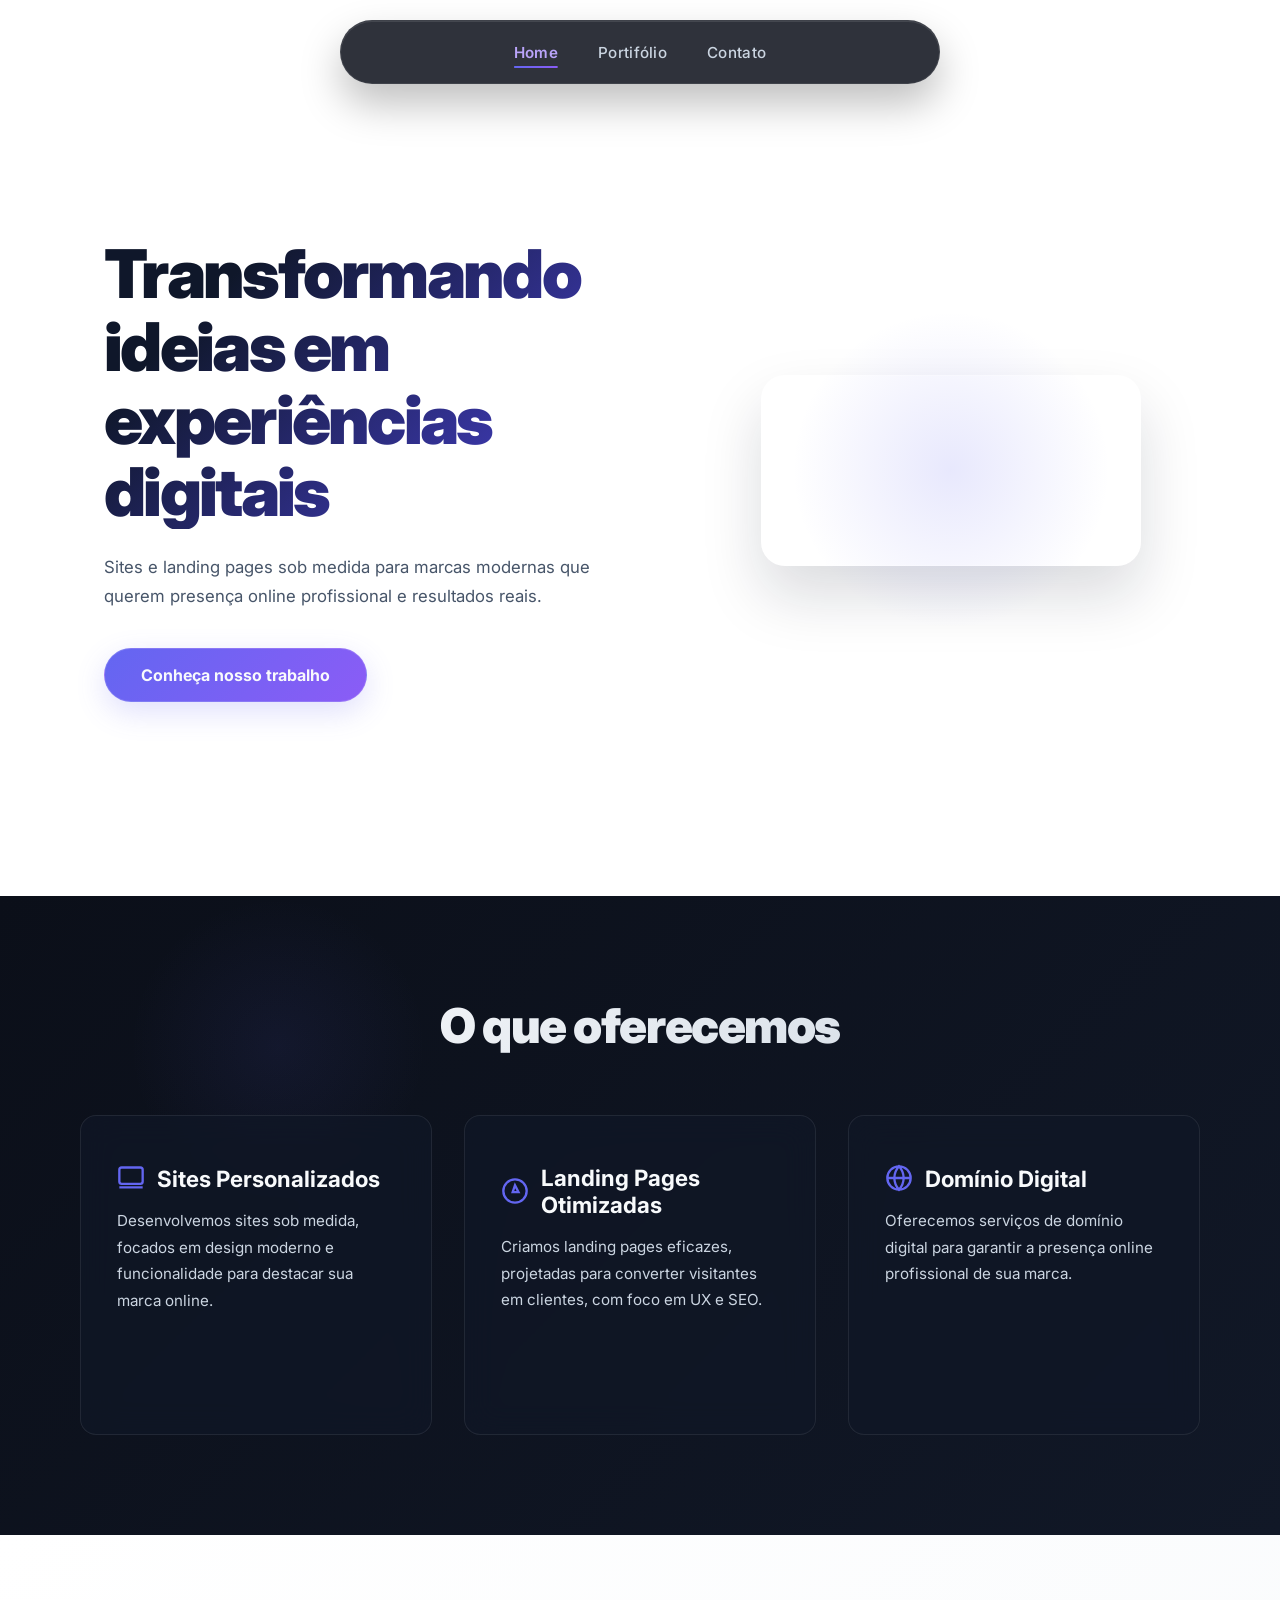
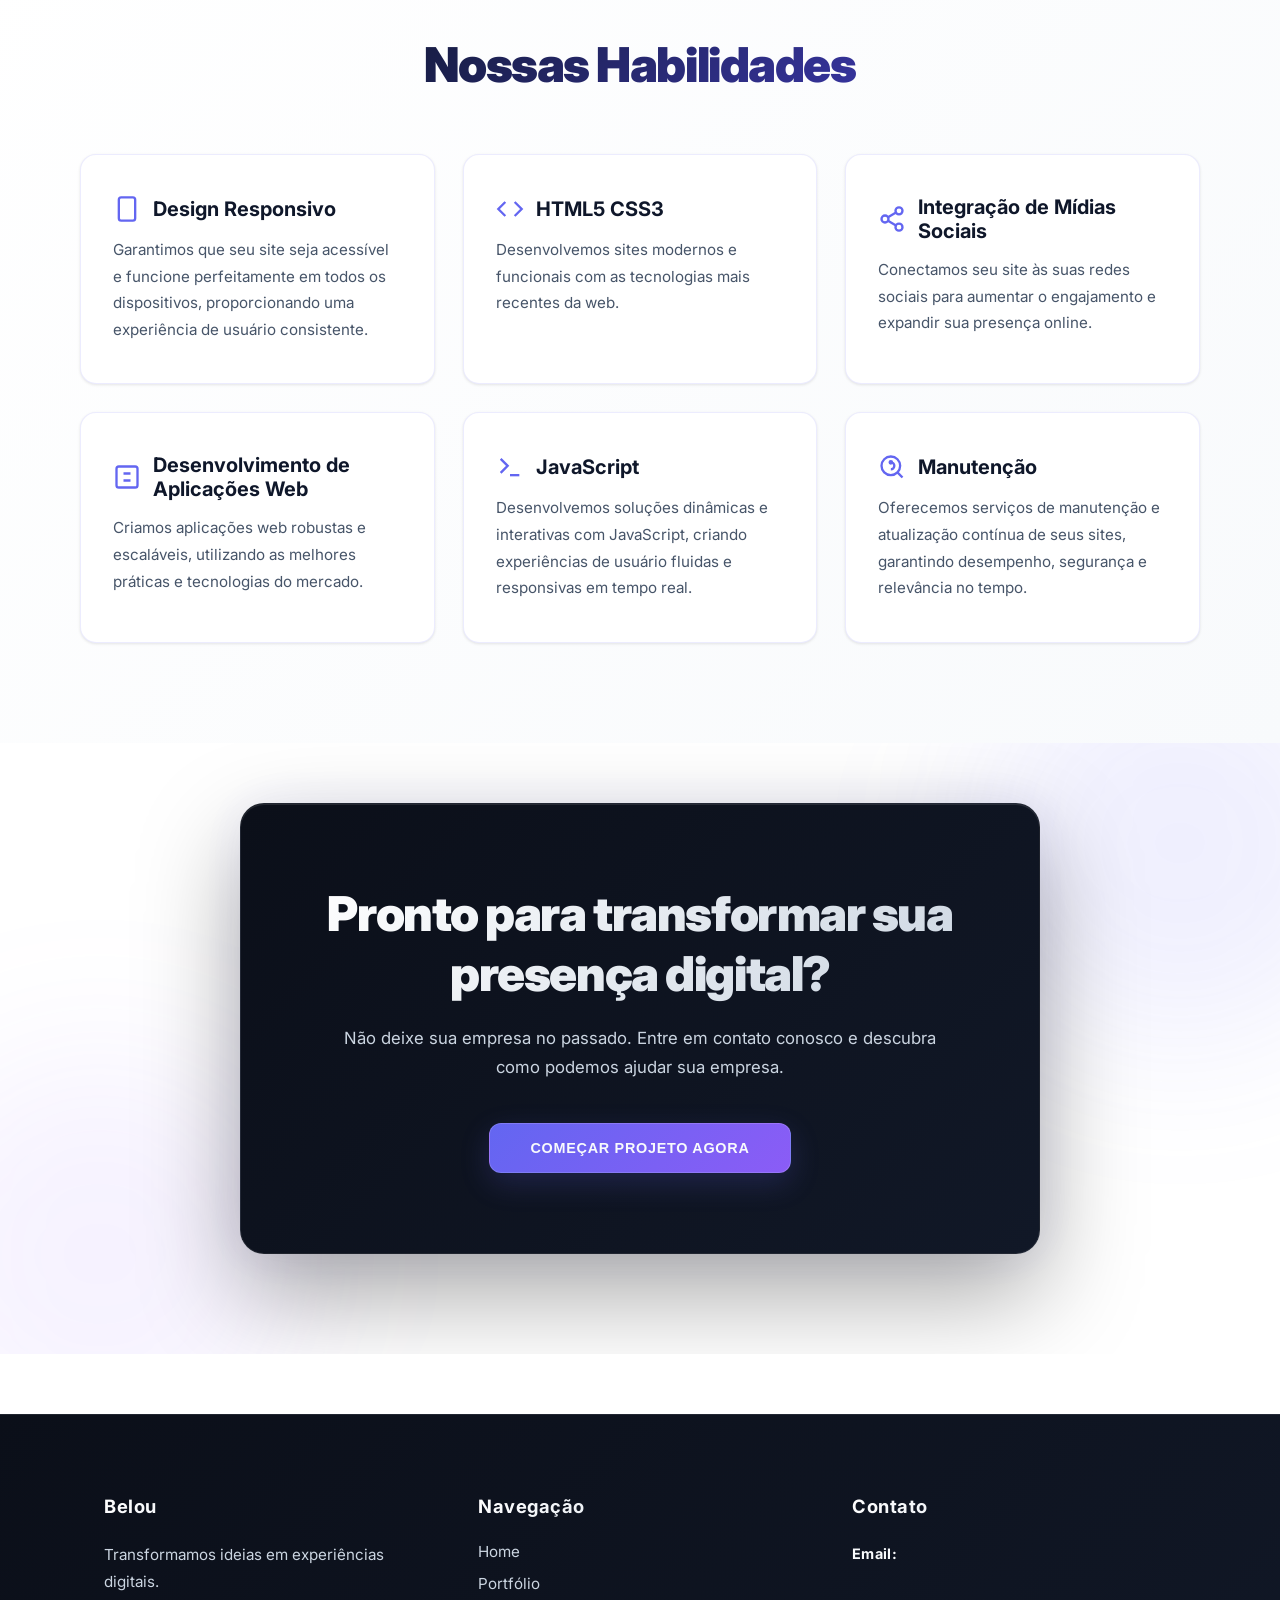
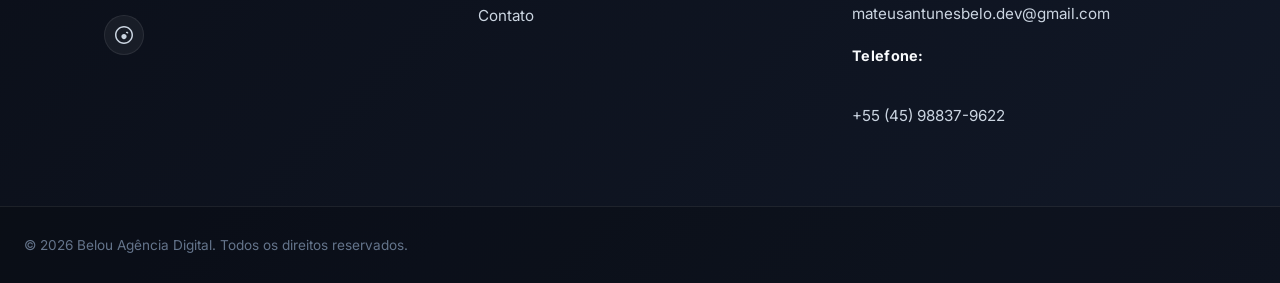
==== commit e3b94fd8: "logo animada teste" ====
--- a/index.html
+++ b/index.html
@@ -36,7 +36,9 @@
         <a href="portifolio.html" class="btn">Conheça nosso trabalho</a>
       </div>
       <div class="hero-right">
-        <img src="img/logo (2).png" alt="Logo Belou" class="hero-image">
+        <video class="hero-image" autoplay loop muted playsinline>
+          <source src="img/seamless-looping-animation-of-liquid-metal-surface.mp4" type="video/mp4">
+        </video>
       </div>
     </section>
     <div class="oferta">
@@ -148,7 +150,8 @@
         <h4>Belou</h4>
         <p>Transformamos ideias em experiências digitais.</p>
         <div class="social-links">
-          <a href="https://www.instagram.com/belou.dev/" target="_blank" title="Instagram"><svg viewBox="0 0 24 24" fill="currentColor">
+          <a href="https://www.instagram.com/belou.dev/" target="_blank" title="Instagram"><svg viewBox="0 0 24 24"
+              fill="currentColor">
               <path
                 d="M12 0C5.373 0 0 5.373 0 12s5.373 12 12 12 12-5.373 12-12S18.627 0 12 0m0 2c5.514 0 10 4.486 10 10s-4.486 10-10 10S2 17.514 2 12 6.486 2 12 2m3.5 12c0 1.93-1.57 3.5-3.5 3.5s-3.5-1.57-3.5-3.5 1.57-3.5 3.5-3.5 3.5 1.57 3.5 3.5m2.5-5.5c0 .828-.672 1.5-1.5 1.5S14.5 9.828 14.5 9s.672-1.5 1.5-1.5 1.5.672 1.5 1.5z">
               </path>
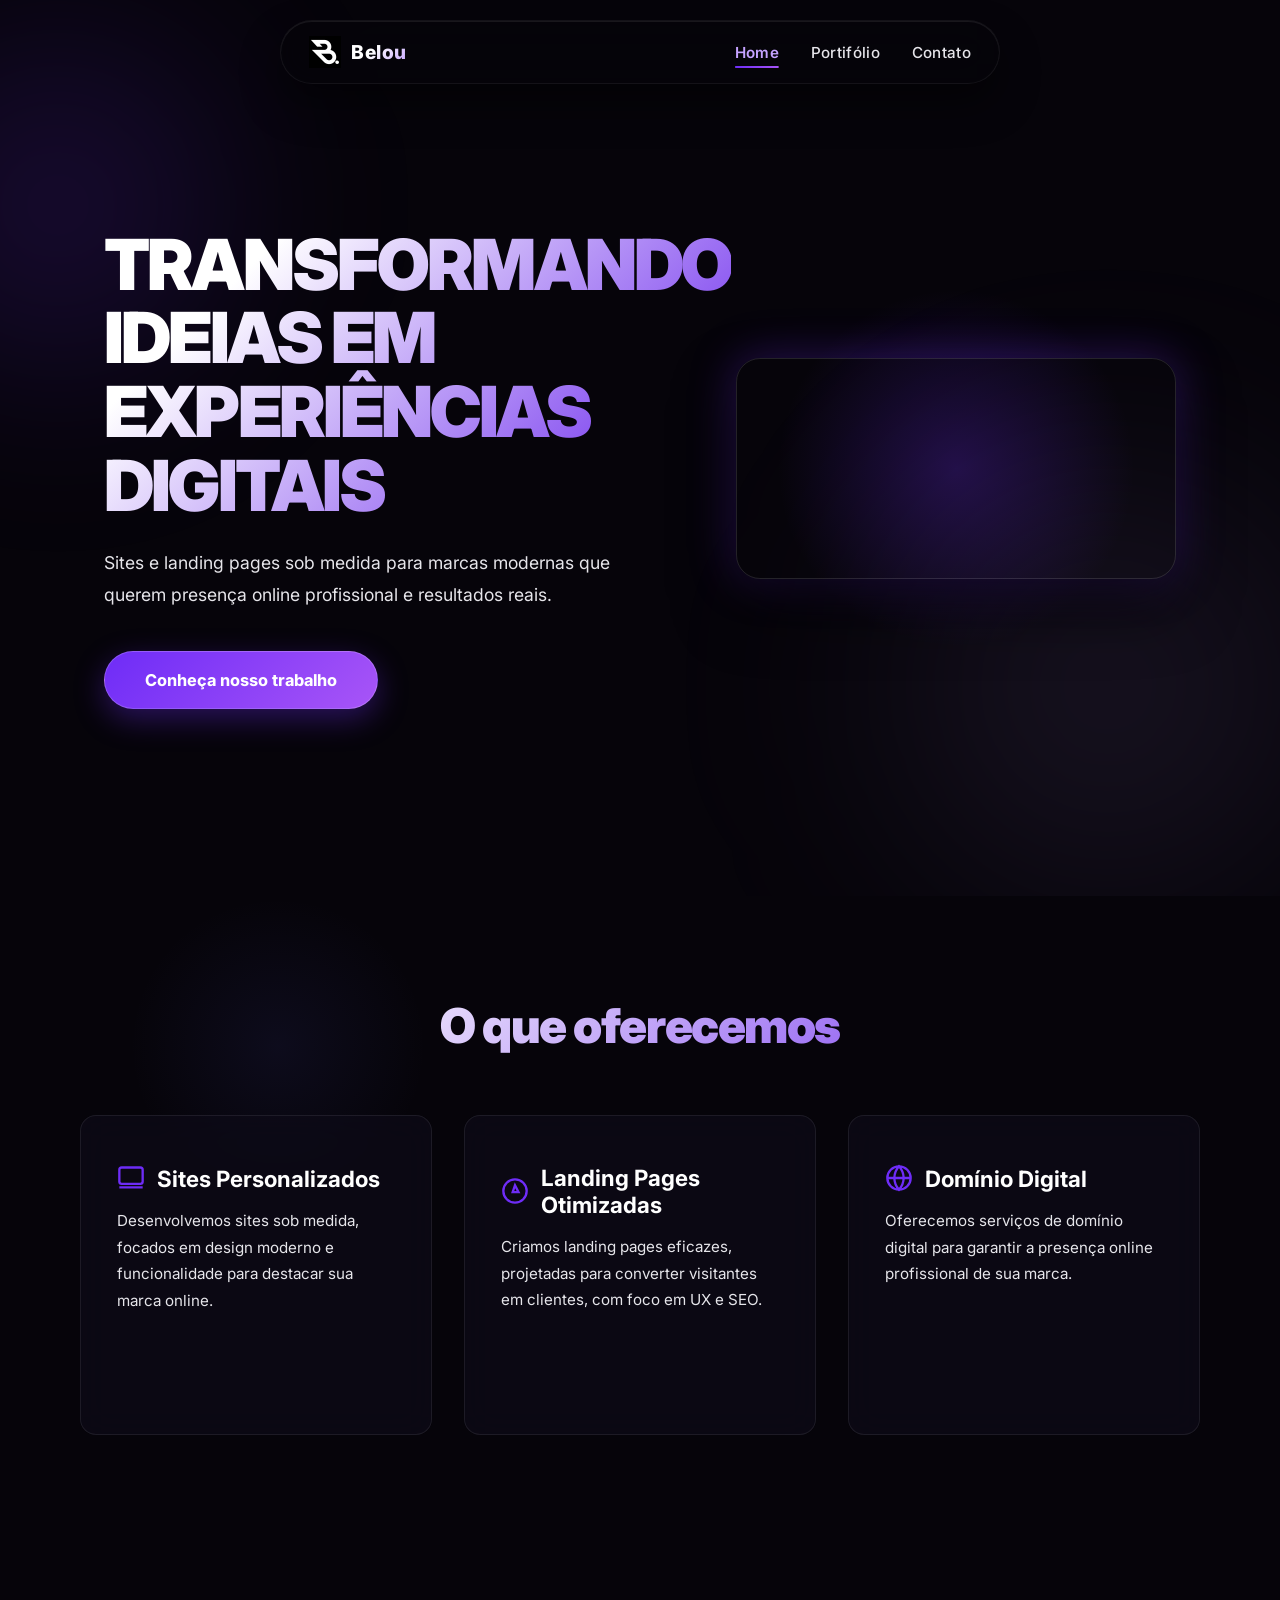
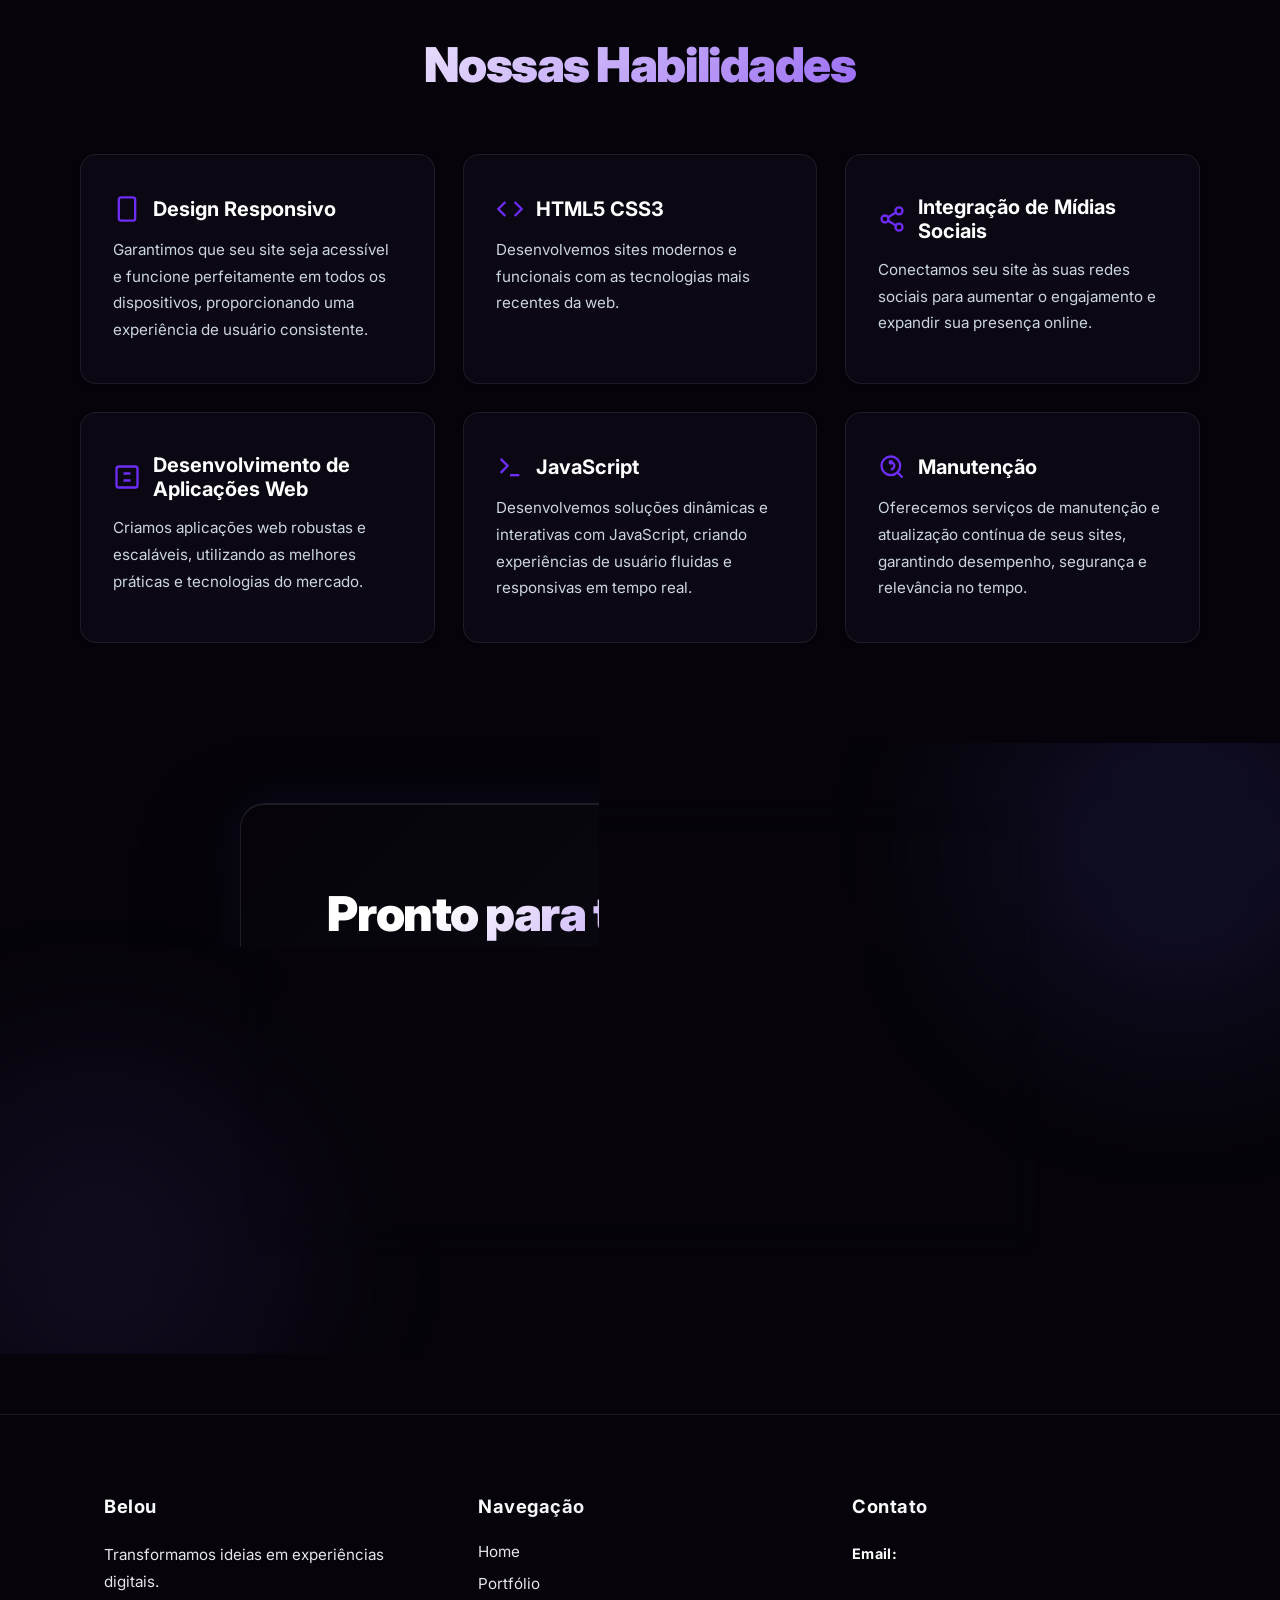
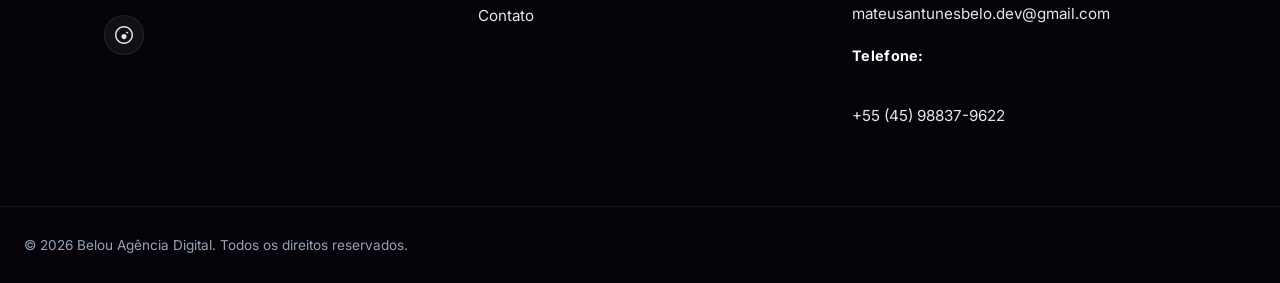
==== commit fb11d15d: "ajustes visuais" ====
--- a/index.html
+++ b/index.html
@@ -5,6 +5,7 @@
   <meta charset="UTF-8">
   <meta name="viewport" content="width=device-width, initial-scale=1.0">
   <title>Belou</title>
+  <link rel="icon" type="image/png" href="img/favicon.png">
   <link rel="stylesheet" href="css/index.css/style.css">
   <link rel="stylesheet" href="css/index.css/hero.css">
   <link rel="stylesheet" href="css/index.css/oferta.css">
@@ -21,6 +22,10 @@
 
 <body>
   <nav>
+    <a href="index.html" class="logo-link">
+      <img src="img/logo.png" alt="Belou Logo" class="nav-logo">
+      <span class="logo-text">Belou</span>
+    </a>
     <div class="menu">
       <a href="index.html" class="active">Home</a>
       <a href="portifolio.html">Portifólio</a>
@@ -29,16 +34,18 @@
   </nav>
   <main>
     <section class="hero">
-      <div class="hero-left">
-        <h1>Transformando ideias em experiências digitais</h1>
-        <p>Sites e landing pages sob medida para marcas modernas que querem presença online profissional e resultados
-          reais.</p>
-        <a href="portifolio.html" class="btn">Conheça nosso trabalho</a>
-      </div>
-      <div class="hero-right">
-        <video class="hero-image" autoplay loop muted playsinline>
-          <source src="img/seamless-looping-animation-of-liquid-metal-surface.mp4" type="video/mp4">
-        </video>
+      <div class="hero-container">
+        <div class="hero-left">
+          <h1>Transformando ideias em experiências digitais</h1>
+          <p>Sites e landing pages sob medida para marcas modernas que querem presença online profissional e resultados
+            reais.</p>
+          <a href="portifolio.html" class="btn">Conheça nosso trabalho</a>
+        </div>
+        <div class="hero-right">
+          <video class="hero-image" autoplay loop muted playsinline>
+            <source src="img/seamless-looping-animation-of-liquid-metal-surface.mp4" type="video/mp4">
+          </video>
+        </div>
       </div>
     </section>
     <div class="oferta">
--- a/css/index.css/style.css
+++ b/css/index.css/style.css
@@ -1,34 +1,34 @@
 :root {
-    /* Colors */
-    --primary: #6366f1;
-    --primary-gradient: linear-gradient(135deg, #6366f1 0%, #8b5cf6 100%);
-    --primary-hover: #4f46e5;
-    --primary-light: rgba(99, 102, 241, 0.1);
-    --primary-light-hover: rgba(99, 102, 241, 0.18);
-    --secondary: #7c3aed;
-    --accent: #baa4fa;
+    /* Colors - Dark Neon Purple Theme */
+    --primary: #6E2CF7;
+    --primary-gradient: linear-gradient(135deg, #6E2CF7 0%, #a855f7 100%);
+    --primary-hover: #5B11EB;
+    --primary-light: rgba(110, 44, 247, 0.12);
+    --primary-light-hover: rgba(110, 44, 247, 0.22);
+    --secondary: #a855f7;
+    --accent: #c5a3ff;
     --whatsapp-green: linear-gradient(135deg, #25D366 0%, #128C7E 100%);
     
-    /* Dark Theme Elements */
-    --bg-dark-start: #0b0f19;
-    --bg-dark-end: #111827;
-    --card-bg-dark: rgba(17, 24, 39, 0.7);
+    /* Dark Theme Elements - Deep black/purple base */
+    --bg-dark-start: #06040A;
+    --bg-dark-end: #0E0B16;
+    --card-bg-dark: rgba(15, 11, 25, 0.65);
     --border-dark: rgba(255, 255, 255, 0.08);
-    --border-dark-hover: rgba(99, 102, 241, 0.3);
-    
-    /* Light Theme Elements */
-    --bg-light-start: #ffffff;
-    --bg-light-end: #f8fafc;
-    --card-bg-light: #ffffff;
-    --border-light: rgba(99, 102, 241, 0.12);
-    --border-light-hover: rgba(99, 102, 241, 0.3);
-    
-    /* Text */
-    --text-primary-light: #f8fafc;
-    --text-secondary-light: #cbd5e1;
-    --text-primary-dark: #0f172a;
-    --text-secondary-dark: #475569;
-    --text-muted: #64748b;
+    --border-dark-hover: rgba(110, 44, 247, 0.4);
+    
+    /* Light Theme Elements - Mapped to dark theme so the whole site is dark */
+    --bg-light-start: #06040A;
+    --bg-light-end: #0E0B16;
+    --card-bg-light: rgba(15, 11, 25, 0.65);
+    --border-light: rgba(255, 255, 255, 0.08);
+    --border-light-hover: rgba(110, 44, 247, 0.4);
+    
+    /* Text - Mapped to light text */
+    --text-primary-light: #ffffff;
+    --text-secondary-light: #e6e5ea;
+    --text-primary-dark: #ffffff;
+    --text-secondary-dark: #cbd5e1;
+    --text-muted: #94a3b8;
 
     /* Spacing */
     --radius-sm: 8px;
@@ -43,15 +43,21 @@
     --transition-slow: all 0.5s ease;
 
     /* Shadows */
-    --shadow-sm: 0 1px 3px rgba(0,0,0,0.1);
-    --shadow-md: 0 4px 6px -1px rgba(0,0,0,0.05), 0 2px 4px -1px rgba(0,0,0,0.03);
-    --shadow-lg: 0 10px 25px -5px rgba(0,0,0,0.1), 0 8px 10px -6px rgba(0,0,0,0.05);
-    --shadow-glow: 0 10px 30px rgba(99, 102, 241, 0.2);
+    --shadow-sm: 0 1px 3px rgba(0,0,0,0.2);
+    --shadow-md: 0 4px 12px rgba(0, 0, 0, 0.4);
+    --shadow-lg: 0 15px 35px rgba(0, 0, 0, 0.5);
+    --shadow-glow: 0 10px 30px rgba(110, 44, 247, 0.35);
     --shadow-glow-green: 0 10px 30px rgba(37, 211, 102, 0.2);
 }
 
 * {
     box-sizing: border-box;
+}
+
+html, body {
+    overflow-x: hidden;
+    max-width: 100%;
+    width: 100%;
 }
 
 body {
@@ -59,48 +65,75 @@
     padding: 0;
     border: 0;
     font-family: "Inter", "Helvetica Neue", Helvetica, Arial, sans-serif;
-    background-color: var(--bg-light-start);
-    color: var(--text-primary-dark);
-    overflow-x: hidden;
-}
-
-/* Floating Navigation Bar */
+    background-color: var(--bg-dark-start);
+    color: var(--text-primary-light);
+}
+
+/* Floating Navigation Bar with Logo support */
 nav {
     position: fixed;
     top: 20px;
     left: 50%;
     transform: translateX(-50%);
-    background: rgba(11, 15, 25, 0.85);
+    background: rgba(6, 4, 10, 0.75);
     backdrop-filter: blur(20px);
     -webkit-backdrop-filter: blur(20px);
     display: flex;
     align-items: center;
-    justify-content: center;
+    justify-content: space-between;
     margin: 0 auto;
     height: 64px;
-    width: 600px;
+    width: 720px;
+    padding: 0 28px;
     border-radius: var(--radius-full);
-    box-shadow: 0 20px 40px rgba(0, 0, 0, 0.25), 
-                inset 0 1px 0 rgba(255, 255, 255, 0.1);
-    border: 1px solid rgba(255, 255, 255, 0.08);
+    box-shadow: 0 20px 40px rgba(0, 0, 0, 0.45), 
+                inset 0 1px 0 rgba(255, 255, 255, 0.08);
+    border: 1px solid rgba(255, 255, 255, 0.06);
     z-index: 1000;
     transition: var(--transition-bounce);
 }
 
 nav:hover {
-    box-shadow: 0 25px 50px rgba(99, 102, 241, 0.15), 
-                0 20px 40px rgba(0, 0, 0, 0.3),
-                inset 0 1px 0 rgba(255, 255, 255, 0.15);
-    border-color: rgba(99, 102, 241, 0.3);
+    box-shadow: 0 25px 50px rgba(110, 44, 247, 0.2), 
+                0 20px 40px rgba(0, 0, 0, 0.5),
+                inset 0 1px 0 rgba(255, 255, 255, 0.12);
+    border-color: rgba(110, 44, 247, 0.4);
+}
+
+.logo-link {
+    display: flex;
+    align-items: center;
+    gap: 10px;
+    text-decoration: none;
+    color: #ffffff;
+    transition: var(--transition-bounce);
+}
+
+.logo-link:hover {
+    transform: scale(1.03);
+}
+
+.nav-logo {
+    height: 32px;
+    width: 32px;
+    object-fit: contain;
+}
+
+.logo-text {
+    font-weight: 800;
+    font-size: 1.2rem;
+    letter-spacing: 0.5px;
+    background: linear-gradient(135deg, #ffffff 40%, var(--accent) 100%);
+    -webkit-background-clip: text;
+    -webkit-text-fill-color: transparent;
+    background-clip: text;
 }
 
 .menu {
     display: flex;
     align-items: center;
-    justify-content: center;
-    gap: 2.5rem;
-    padding: 0 24px;
-    width: 100%;
+    gap: 2rem;
+    padding: 0;
 }
 
 .menu a {
@@ -158,12 +191,12 @@
         border-top: none;
         border-left: none;
         border-right: none;
-        box-shadow: 0 4px 20px rgba(0, 0, 0, 0.2);
+        box-shadow: 0 4px 20px rgba(0, 0, 0, 0.3);
+        padding: 0 20px;
     }
 
     .menu {
         gap: 1.5rem;
-        padding: 0 16px;
     }
 
     .menu a {
@@ -176,13 +209,18 @@
         width: 100%;
         border-radius: 0;
         height: 52px;
+        padding: 0 16px;
     }
 
     .menu {
-        gap: 1.2rem;
+        gap: 1rem;
     }
 
     .menu a {
         font-size: 0.85rem;
     }
-}
+    
+    .logo-text {
+        display: none;
+    }
+}
--- a/css/index.css/hero.css
+++ b/css/index.css/hero.css
@@ -1,13 +1,51 @@
 .hero {
+    min-height: calc(100vh - 4px);
+    width: 100%;
+    background: transparent;
+    position: relative;
+    overflow: hidden;
+    display: flex;
+    align-items: center;
+}
+
+/* Glowing Neon Background Blobs */
+.hero::before {
+    content: '';
+    position: absolute;
+    width: 500px;
+    height: 500px;
+    background: radial-gradient(circle, rgba(110, 44, 247, 0.22) 0%, transparent 70%);
+    top: -5%;
+    left: -15%;
+    z-index: 0;
+    pointer-events: none;
+    filter: blur(80px);
+}
+
+.hero::after {
+    content: '';
+    position: absolute;
+    width: 600px;
+    height: 600px;
+    background: radial-gradient(circle, rgba(197, 163, 255, 0.12) 0%, transparent 75%);
+    bottom: -10%;
+    right: -10%;
+    z-index: 0;
+    pointer-events: none;
+    filter: blur(100px);
+}
+
+.hero-container {
     display: grid;
-    grid-template-columns: minmax(320px, 1.2fr) 1fr;
+    grid-template-columns: minmax(320px, 1.25fr) 1fr;
     align-items: center;
     gap: 80px;
-    min-height: calc(100vh - 4px);
     max-width: 1120px;
+    width: 100%;
     margin: 0 auto;
-    padding: 104px 24px 60px;
-    background: transparent;
+    padding: 120px 24px 80px;
+    position: relative;
+    z-index: 1;
 }
 
 .hero-left {
@@ -15,59 +53,62 @@
     display: flex;
     flex-direction: column;
     align-items: flex-start;
+    position: relative;
+    z-index: 2;
 }
 
 .eyebrow {
     display: inline-flex;
     align-items: center;
-    margin-bottom: 20px;
+    margin-bottom: 24px;
     font-size: 0.75rem;
-    font-weight: 700;
-    color: var(--primary);
-    letter-spacing: 0.15em;
+    font-weight: 750;
+    color: var(--accent);
+    letter-spacing: 0.18em;
     text-transform: uppercase;
-    background: var(--primary-light);
-    padding: 6px 16px;
+    background: rgba(110, 44, 247, 0.15);
+    padding: 6px 18px;
     border-radius: var(--radius-full);
-    border: 1px solid var(--border-light);
-    box-shadow: var(--shadow-sm);
+    border: 1px solid rgba(110, 44, 247, 0.25);
+    box-shadow: 0 4px 12px rgba(0, 0, 0, 0.15);
 }
 
 .hero-left h1 {
     margin: 0;
-    font-size: clamp(2.5rem, 5.5vw, 4.2rem);
-    line-height: 1.08;
+    font-size: clamp(2.5rem, 5.5vw, 4.4rem);
+    line-height: 1.05;
     letter-spacing: -0.04em;
-    background: linear-gradient(135deg, var(--text-primary-dark) 20%, var(--primary-hover) 100%);
+    background: linear-gradient(135deg, #ffffff 20%, var(--primary-hover) 100%);
     -webkit-background-clip: text;
     -webkit-text-fill-color: transparent;
     background-clip: text;
     font-weight: 900;
+    text-transform: uppercase;
 }
 
 .hero-left p {
     margin: 24px 0 0;
     max-width: 520px;
-    line-height: 1.75;
-    color: var(--text-secondary-dark);
-    font-size: 1.05rem;
+    line-height: 1.8;
+    color: var(--text-secondary-light);
+    font-size: 1.1rem;
 }
 
 .btn {
     display: inline-flex;
     align-items: center;
     justify-content: center;
-    margin-top: 36px;
-    padding: 16px 36px;
+    margin-top: 40px;
+    padding: 18px 40px;
     border-radius: var(--radius-full);
     background: var(--primary-gradient);
     color: var(--text-primary-light);
     text-decoration: none;
-    font-weight: 700;
-    font-size: 1rem;
+    font-weight: 750;
+    font-size: 1.02rem;
     box-shadow: var(--shadow-glow);
     transition: var(--transition-bounce);
-    border: 1px solid rgba(255, 255, 255, 0.15);
+    border: 1px solid rgba(255, 255, 255, 0.18);
     position: relative;
     overflow: hidden;
 }
@@ -79,13 +120,14 @@
     left: -100%;
     width: 100%;
     height: 100%;
-    background: linear-gradient(90deg, transparent, rgba(255, 255, 255, 0.25), transparent);
+    background: linear-gradient(90deg, transparent, rgba(255, 255, 255, 0.3), transparent);
     transition: left 0.6s ease;
 }
 
 .btn:hover {
     transform: translateY(-4px) scale(1.03);
-    box-shadow: 0 15px 35px rgba(99, 102, 241, 0.35);
+    box-shadow: 0 20px 40px rgba(110, 44, 247, 0.5);
+    border-color: rgba(255, 255, 255, 0.35);
 }
 
 .btn:hover::before {
@@ -97,31 +139,35 @@
     display: flex;
     flex-wrap: wrap;
     gap: 20px;
-    margin-top: 48px;
+    margin-top: 52px;
     width: 100%;
 }
 
 .stat-card {
-    background: var(--card-bg-light);
-    border: 1px solid var(--border-light);
+    background: rgba(255, 255, 255, 0.03);
+    border: 1px solid rgba(255, 255, 255, 0.06);
+    backdrop-filter: blur(12px);
+    -webkit-backdrop-filter: blur(12px);
     border-radius: var(--radius-md);
-    padding: 16px 24px;
+    padding: 18px 24px;
     flex: 1 1 140px;
-    box-shadow: var(--shadow-sm);
+    box-shadow: 0 10px 30px rgba(0, 0, 0, 0.25);
     transition: var(--transition-bounce);
 }
 
 .stat-card:hover {
     transform: translateY(-4px);
-    box-shadow: var(--shadow-md), 0 10px 20px rgba(99, 102, 241, 0.05);
-    border-color: var(--border-light-hover);
+    background: rgba(255, 255, 255, 0.06);
+    border-color: rgba(110, 44, 247, 0.45);
+    box-shadow: 0 15px 35px rgba(0, 0, 0, 0.35),
+                0 0 25px rgba(110, 44, 247, 0.2);
 }
 
 .stat-card strong {
     display: block;
-    font-size: 1.85rem;
+    font-size: 1.9rem;
     font-weight: 800;
-    background: var(--primary-gradient);
+    background: linear-gradient(135deg, #ffffff 0%, var(--accent) 100%);
     -webkit-background-clip: text;
     -webkit-text-fill-color: transparent;
     background-clip: text;
@@ -130,10 +176,10 @@
 
 .stat-card span {
     display: block;
-    color: var(--text-secondary-dark);
+    color: var(--text-secondary-light);
     font-size: 0.85rem;
     margin-top: 4px;
-    font-weight: 500;
+    font-weight: 600;
 }
 
 .hero-right {
@@ -142,14 +188,15 @@
     align-items: center;
     position: relative;
     width: 100%;
+    z-index: 2;
 }
 
 .hero-right::before {
     content: '';
     position: absolute;
-    width: 320px;
-    height: 320px;
-    background: radial-gradient(circle, rgba(99, 102, 241, 0.15) 0%, transparent 70%);
+    width: 360px;
+    height: 360px;
+    background: radial-gradient(circle, rgba(110, 44, 247, 0.25) 0%, transparent 70%);
     top: 50%;
     left: 50%;
     transform: translate(-50%, -50%);
@@ -159,14 +206,15 @@
 
 .hero-image {
     width: 100%;
-    max-width: 380px;
+    max-width: 440px;
     height: auto;
     border-radius: var(--radius-xl);
-    box-shadow: 0 30px 60px rgba(15, 23, 42, 0.15);
-    object-fit: contain;
+    box-shadow: 0 30px 60px rgba(0, 0, 0, 0.6),
+                0 0 45px rgba(110, 44, 247, 0.35);
+    object-fit: cover;
     z-index: 1;
     animation: float 6s ease-in-out infinite;
-    border: 1px solid rgba(255, 255, 255, 0.2);
+    border: 1px solid rgba(255, 255, 255, 0.12);
 }
 
 @keyframes float {
@@ -180,9 +228,9 @@
 
 /* Responsive Styles */
 @media (max-width: 1024px) {
-    .hero {
+    .hero-container {
         grid-template-columns: 1fr;
-        padding-top: 120px;
+        padding-top: 130px;
         gap: 48px;
         text-align: center;
     }
@@ -197,7 +245,7 @@
     }
 
     .hero-image {
-        max-width: 280px;
+        max-width: 340px;
     }
 
     .hero-stats {
@@ -208,36 +256,36 @@
 
 @media (max-width: 768px) {
     .hero-left h1 {
-        font-size: clamp(2rem, 6vw, 3rem);
+        font-size: clamp(2.2rem, 7vw, 3.2rem);
     }
 
     .hero-left p {
-        font-size: 1rem;
-        margin-top: 16px;
+        font-size: 1.05rem;
+        margin-top: 18px;
     }
 
     .btn {
-        margin-top: 28px;
-        padding: 14px 28px;
-        font-size: 0.95rem;
+        margin-top: 32px;
+        padding: 16px 32px;
+        font-size: 0.98rem;
     }
 
     .hero-stats {
         gap: 16px;
-        margin-top: 36px;
+        margin-top: 40px;
     }
 
     .stat-card {
-        padding: 12px 18px;
+        padding: 14px 20px;
     }
 
     .stat-card strong {
-        font-size: 1.6rem;
+        font-size: 1.7rem;
     }
 }
 
 @media (max-width: 480px) {
-    .hero {
+    .hero-container {
         padding-left: 16px;
         padding-right: 16px;
     }
--- a/css/index.css/oferta.css
+++ b/css/index.css/oferta.css
@@ -1,8 +1,9 @@
 /* Seção de Ofertas */
 .oferta {
-    background: linear-gradient(135deg, var(--bg-dark-start) 0%, var(--bg-dark-end) 100%);
+    background: transparent;
     padding: 100px 24px;
     position: relative;
+    overflow: hidden;
 }
 
 .oferta::before {
@@ -24,7 +25,7 @@
     margin: 0 0 60px 0;
     font-weight: 900;
     letter-spacing: -0.03em;
-    background: linear-gradient(135deg, #ffffff 0%, #cbd5e1 100%);
+    background: linear-gradient(135deg, #ffffff 20%, var(--primary-hover) 100%);
     -webkit-background-clip: text;
     -webkit-text-fill-color: transparent;
     background-clip: text;
--- a/css/index.css/habilidades.css
+++ b/css/index.css/habilidades.css
@@ -1,6 +1,6 @@
 /* Seção de Habilidades */
 .habilidades {
-    background: linear-gradient(135deg, var(--bg-light-start) 0%, var(--bg-light-end) 100%);
+    background: transparent;
     padding: 100px 24px;
     position: relative;
 }
--- a/css/index.css/comecar.css
+++ b/css/index.css/comecar.css
@@ -84,7 +84,7 @@
     letter-spacing: -0.03em;
     max-width: 700px;
     line-height: 1.25;
-    background: linear-gradient(135deg, #ffffff 0%, #cbd5e1 100%);
+    background: linear-gradient(135deg, #ffffff 20%, var(--primary-hover) 100%);
     -webkit-background-clip: text;
     -webkit-text-fill-color: transparent;
     background-clip: text;
--- a/css/index.css/footer.css
+++ b/css/index.css/footer.css
@@ -1,6 +1,6 @@
 /* Footer */
 .footer {
-    background: linear-gradient(135deg, var(--bg-dark-start) 0%, var(--bg-dark-end) 100%);
+    background: transparent;
     color: var(--text-secondary-light);
     margin-top: 60px;
     border-top: 1px solid var(--border-dark);
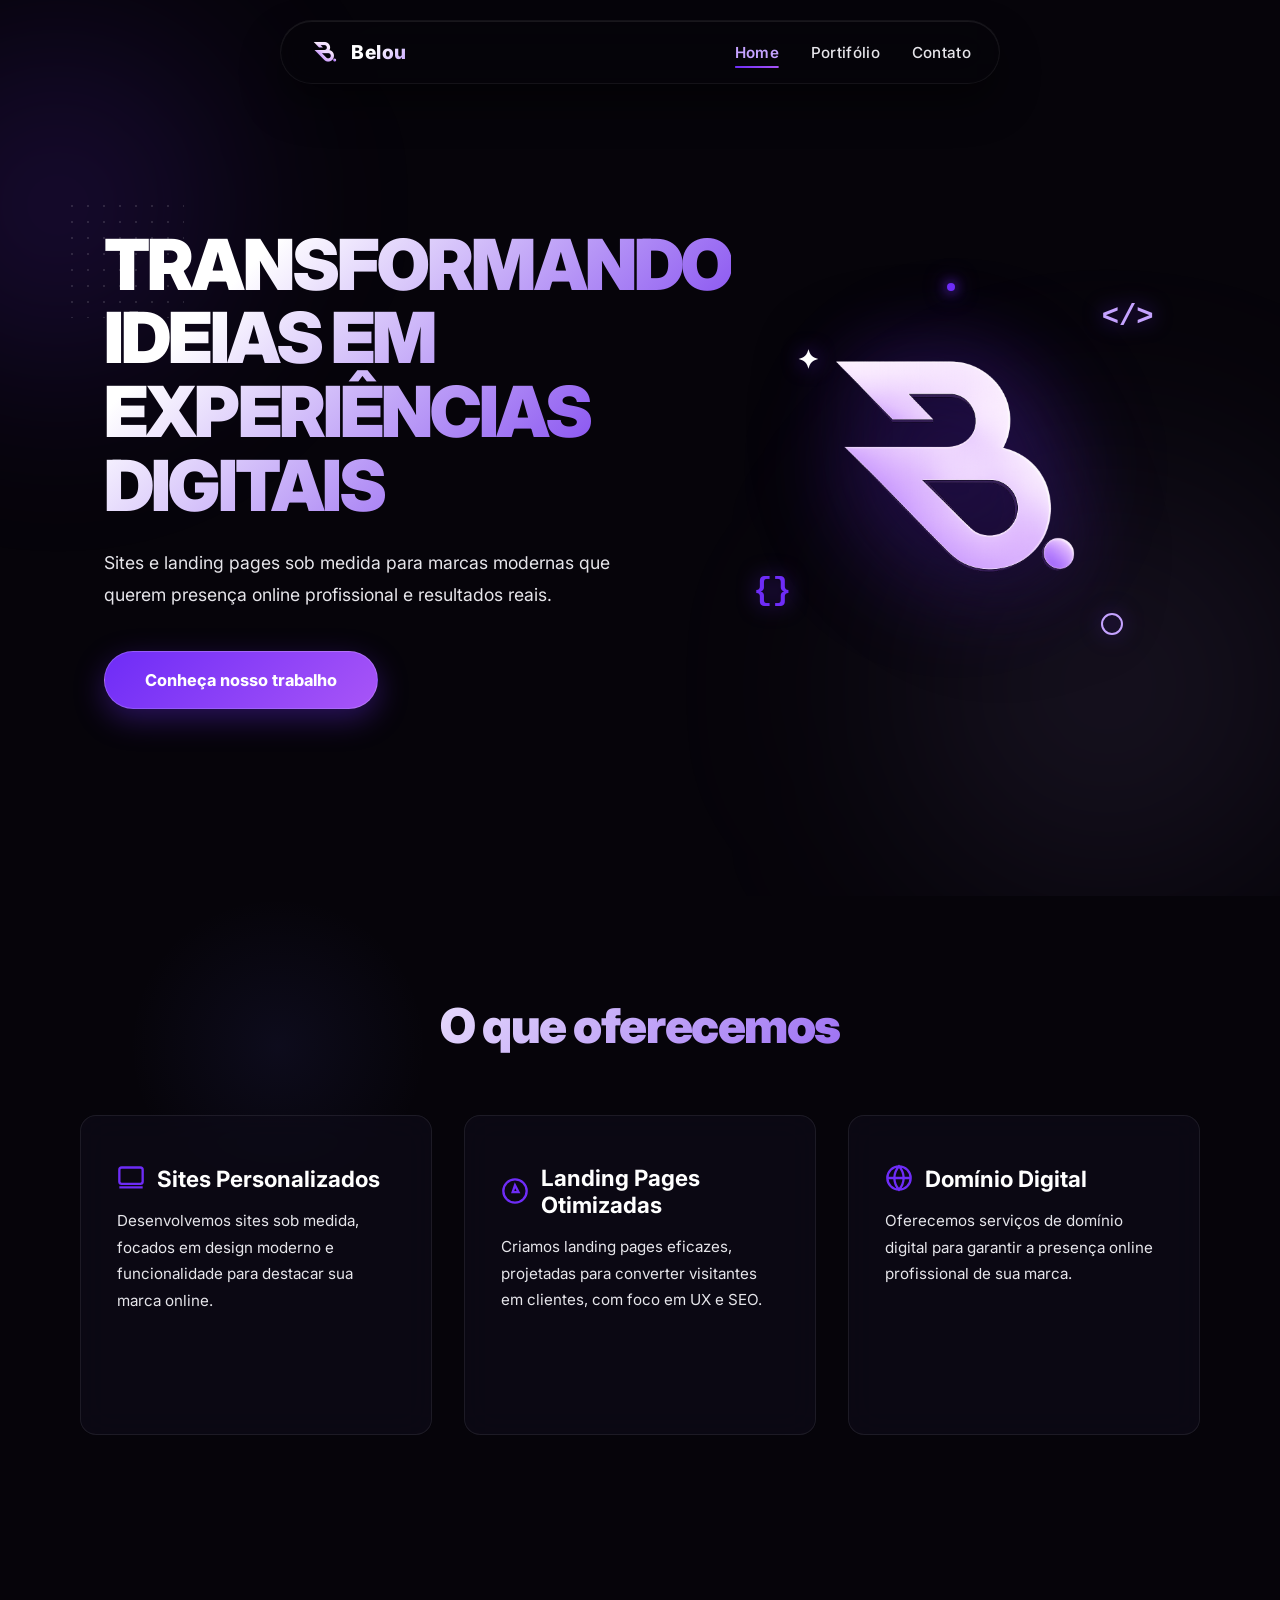
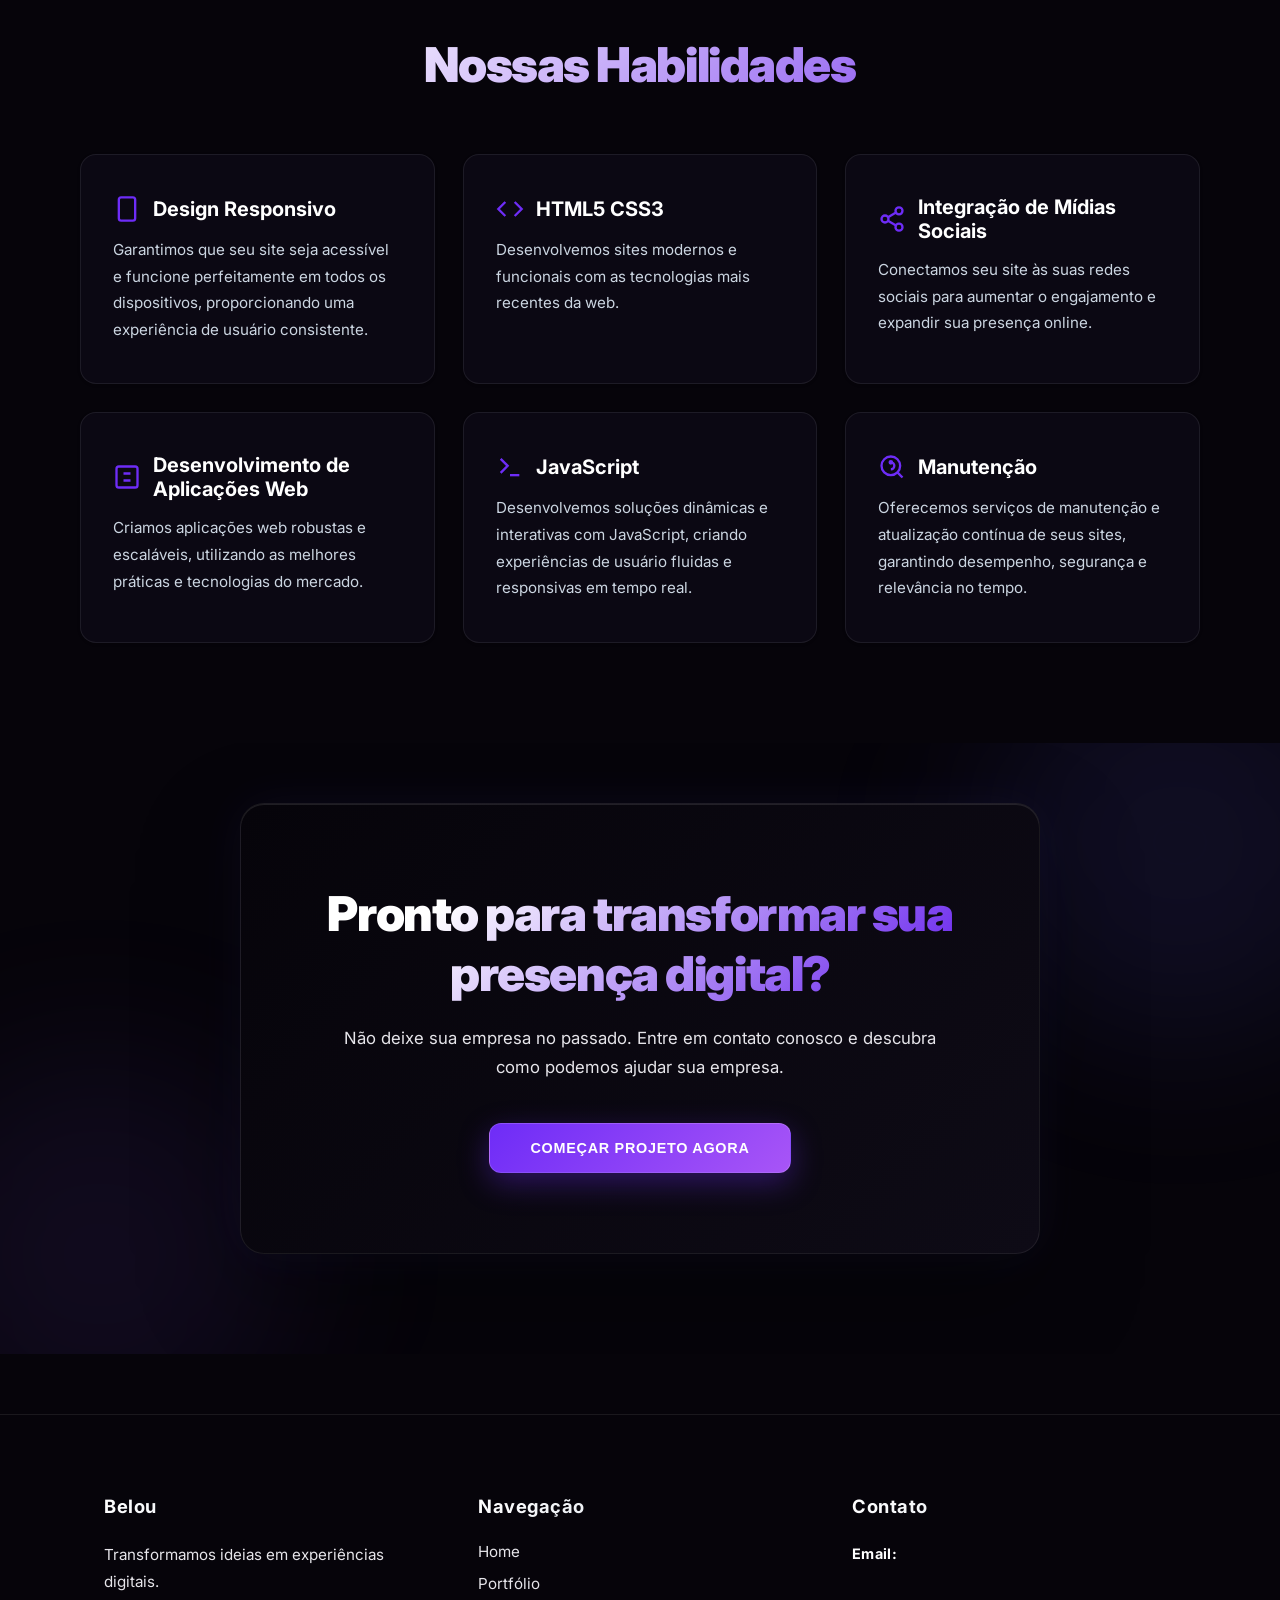
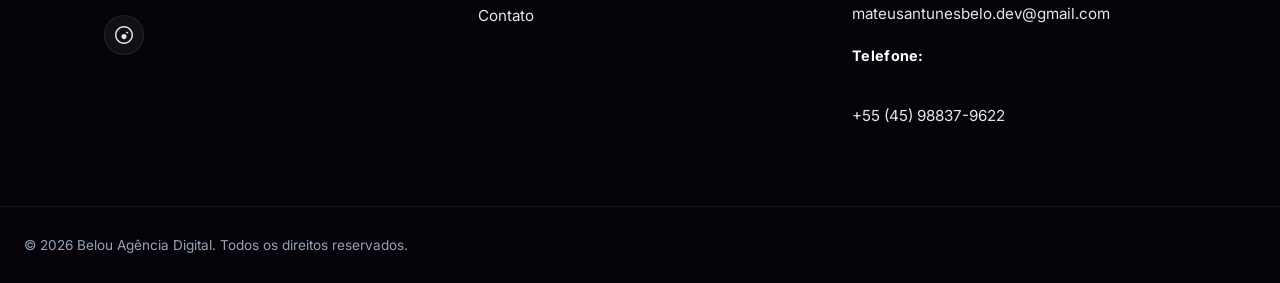
==== commit ba9b8206: "melhoras no hero" ====
--- a/index.html
+++ b/index.html
@@ -36,15 +36,22 @@
     <section class="hero">
       <div class="hero-container">
         <div class="hero-left">
+          <div class="dots-grid"></div>
           <h1>Transformando ideias em experiências digitais</h1>
           <p>Sites e landing pages sob medida para marcas modernas que querem presença online profissional e resultados
             reais.</p>
           <a href="portifolio.html" class="btn">Conheça nosso trabalho</a>
         </div>
         <div class="hero-right">
-          <video class="hero-image" autoplay loop muted playsinline>
-            <source src="img/seamless-looping-animation-of-liquid-metal-surface.mp4" type="video/mp4">
-          </video>
+          <div class="hero-graphic-container">
+            <div class="glow-orb"></div>
+            <img src="img/logo fundo transparente.png" alt="Belou Logo" class="hero-logo-main">
+            <div class="floating-symbol sym-code">&lt;/&gt;</div>
+            <div class="floating-symbol sym-braces">{}</div>
+            <div class="floating-symbol sym-sparkle">✦</div>
+            <div class="floating-symbol sym-circle"></div>
+            <div class="floating-symbol sym-dot"></div>
+          </div>
         </div>
       </div>
     </section>
--- a/css/index.css/hero.css
+++ b/css/index.css/hero.css
@@ -182,6 +182,19 @@
     font-weight: 600;
 }
 
+/* Dotted Background Grid */
+.dots-grid {
+    position: absolute;
+    width: 120px;
+    height: 120px;
+    background-image: radial-gradient(rgba(255, 255, 255, 0.12) 1.5px, transparent 1.5px);
+    background-size: 16px 16px;
+    top: -30px;
+    left: -40px;
+    z-index: 1;
+    pointer-events: none;
+}
+
 .hero-right {
     display: flex;
     justify-content: center;
@@ -191,38 +204,158 @@
     z-index: 2;
 }
 
-.hero-right::before {
-    content: '';
-    position: absolute;
-    width: 360px;
-    height: 360px;
-    background: radial-gradient(circle, rgba(110, 44, 247, 0.25) 0%, transparent 70%);
-    top: 50%;
-    left: 50%;
-    transform: translate(-50%, -50%);
+/* Layered Hero Graphics Container */
+.hero-graphic-container {
+    position: relative;
+    width: 100%;
+    max-width: 440px;
+    height: 440px;
+    display: flex;
+    justify-content: center;
+    align-items: center;
+    z-index: 1;
+}
+
+.glow-orb {
+    position: absolute;
+    width: 320px;
+    height: 320px;
+    background: radial-gradient(circle, rgba(110, 44, 247, 0.3) 0%, transparent 70%);
     z-index: 0;
     pointer-events: none;
-}
-
-.hero-image {
-    width: 100%;
-    max-width: 440px;
+    filter: blur(40px);
+    animation: pulseOrb 8s ease-in-out infinite alternate;
+}
+
+.hero-logo-main {
+    width: 85%;
     height: auto;
-    border-radius: var(--radius-xl);
-    box-shadow: 0 30px 60px rgba(0, 0, 0, 0.6),
-                0 0 45px rgba(110, 44, 247, 0.35);
-    object-fit: cover;
-    z-index: 1;
-    animation: float 6s ease-in-out infinite;
-    border: 1px solid rgba(255, 255, 255, 0.12);
-}
-
-@keyframes float {
+    max-height: 340px;
+    object-fit: contain;
+    z-index: 2;
+    filter: drop-shadow(0 20px 45px rgba(0, 0, 0, 0.6)) 
+            drop-shadow(0 0 35px rgba(110, 44, 247, 0.25));
+    animation: floatLogo 6s ease-in-out infinite;
+}
+
+/* Floating Symbols styling */
+.floating-symbol {
+    position: absolute;
+    color: var(--accent);
+    font-family: 'Courier New', Courier, monospace;
+    font-weight: 800;
+    z-index: 3;
+    user-select: none;
+    pointer-events: none;
+    filter: drop-shadow(0 0 10px rgba(110, 44, 247, 0.6));
+}
+
+.sym-code {
+    top: 12%;
+    right: 5%;
+    font-size: 1.8rem;
+    animation: floatIcon1 5s ease-in-out infinite;
+}
+
+.sym-braces {
+    bottom: 18%;
+    left: 4%;
+    font-size: 2rem;
+    color: var(--primary);
+    animation: floatIcon2 6s ease-in-out infinite;
+}
+
+.sym-sparkle {
+    top: 22%;
+    left: 14%;
+    font-size: 1.6rem;
+    color: #ffffff;
+    animation: spinSparkle 8s linear infinite;
+}
+
+.sym-circle {
+    bottom: 12%;
+    right: 12%;
+    width: 22px;
+    height: 22px;
+    border: 2px solid var(--accent);
+    border-radius: 50%;
+    animation: floatIcon1 7s ease-in-out infinite alternate;
+}
+
+.sym-dot {
+    top: 8%;
+    left: 48%;
+    width: 8px;
+    height: 8px;
+    background-color: var(--primary);
+    border-radius: 50%;
+    box-shadow: 0 0 12px var(--primary);
+    animation: pulseDot 3s ease-in-out infinite alternate;
+}
+
+/* Graphic Keyframes Animations */
+@keyframes floatLogo {
     0%, 100% {
-        transform: translate3d(0, 0, 0);
+        transform: translateY(0) rotate(0deg);
     }
     50% {
-        transform: translate3d(0, -15px, 0);
+        transform: translateY(-16px) rotate(1deg);
+    }
+}
+
+@keyframes floatIcon1 {
+    0%, 100% {
+        transform: translateY(0) translateX(0);
+    }
+    50% {
+        transform: translateY(-12px) translateX(6px);
+    }
+}
+
+@keyframes floatIcon2 {
+    0%, 100% {
+        transform: translateY(0) translateX(0) rotate(0deg);
+    }
+    50% {
+        transform: translateY(14px) translateX(-6px) rotate(-8deg);
+    }
+}
+
+@keyframes spinSparkle {
+    0% {
+        transform: rotate(0deg) scale(0.9);
+        opacity: 0.7;
+    }
+    50% {
+        transform: rotate(180deg) scale(1.1);
+        opacity: 1;
+    }
+    100% {
+        transform: rotate(360deg) scale(0.9);
+        opacity: 0.7;
+    }
+}
+
+@keyframes pulseOrb {
+    0% {
+        transform: scale(1);
+        opacity: 0.8;
+    }
+    100% {
+        transform: scale(1.2) translateY(-10px);
+        opacity: 1;
+    }
+}
+
+@keyframes pulseDot {
+    0% {
+        transform: scale(0.8);
+        opacity: 0.6;
+    }
+    100% {
+        transform: scale(1.2);
+        opacity: 1;
     }
 }
 
@@ -244,8 +377,9 @@
         order: -1;
     }
 
-    .hero-image {
+    .hero-graphic-container {
         max-width: 340px;
+        height: 340px;
     }
 
     .hero-stats {
@@ -282,6 +416,11 @@
     .stat-card strong {
         font-size: 1.7rem;
     }
+
+    .hero-graphic-container {
+        max-width: 300px;
+        height: 300px;
+    }
 }
 
 @media (max-width: 480px) {
@@ -298,4 +437,9 @@
     .stat-card {
         flex: 1 1 auto;
     }
+
+    .hero-graphic-container {
+        max-width: 260px;
+        height: 260px;
+    }
 }
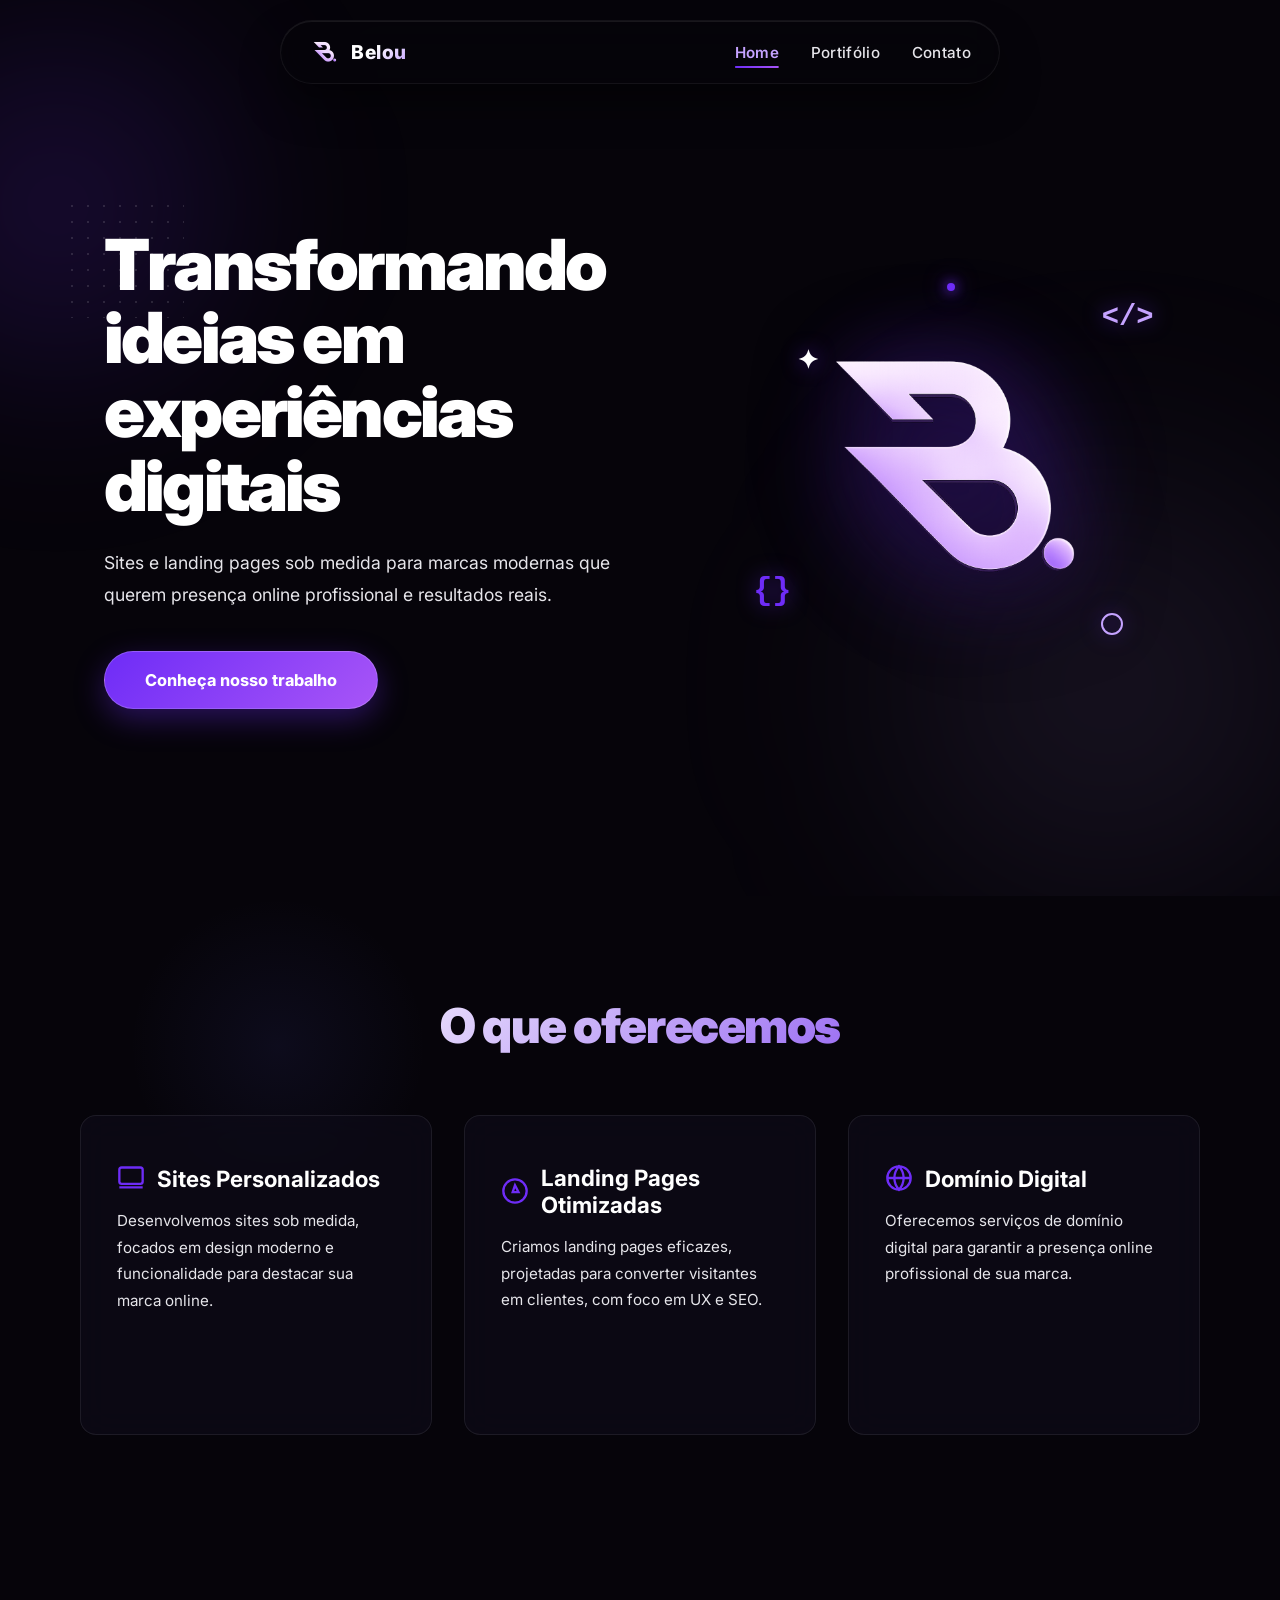
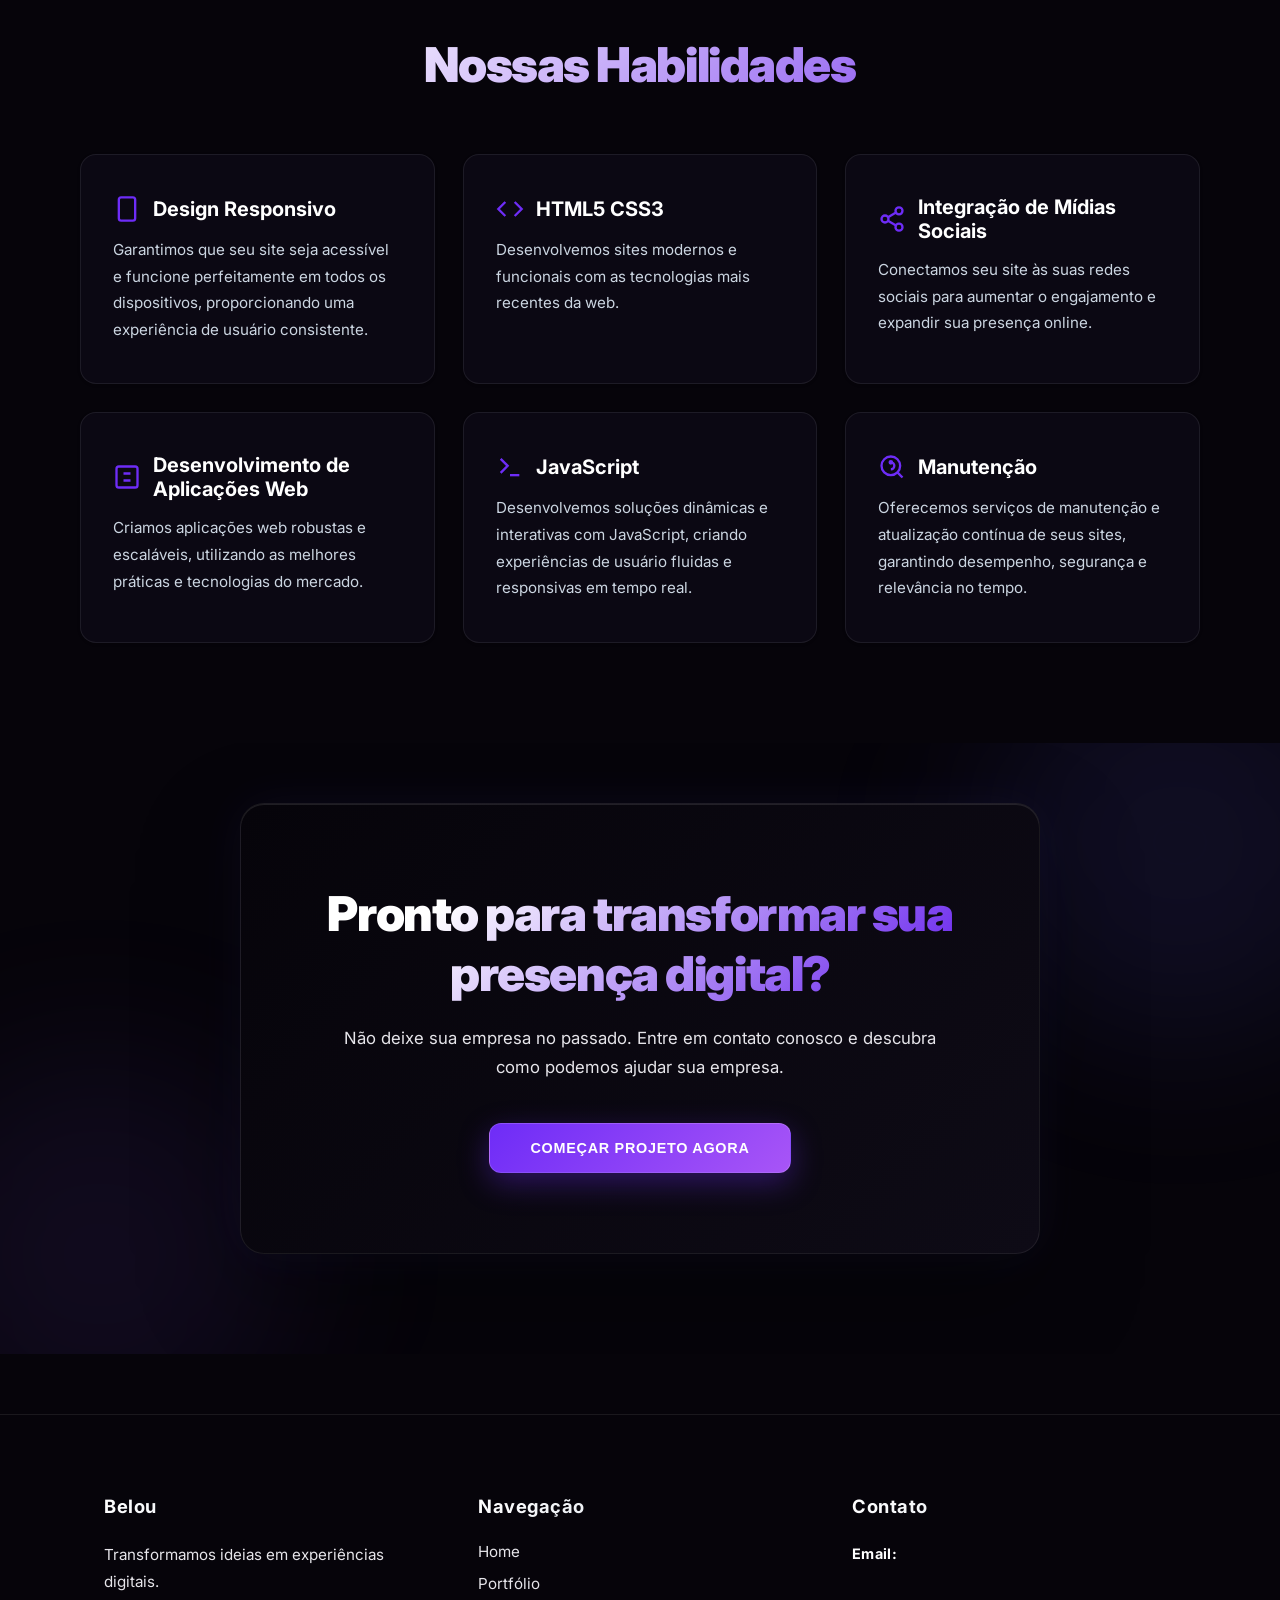
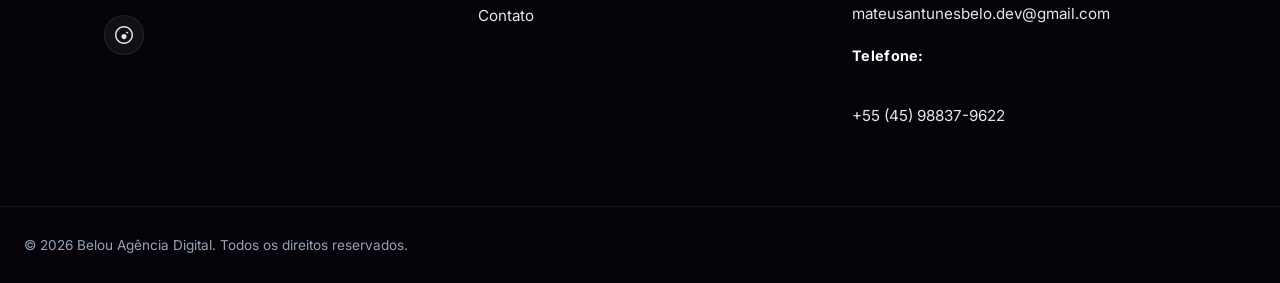
==== commit 3e4dbf44: "efeito nas letras do hero" ====
--- a/index.html
+++ b/index.html
@@ -191,6 +191,8 @@
       <p>&copy; 2026 Belou Agência Digital. Todos os direitos reservados.</p>
     </div>
   </footer>
+
+  <script src="script.js"></script>
 </body>
 
 </html>
--- a/css/index.css/hero.css
+++ b/css/index.css/hero.css
@@ -78,12 +78,24 @@
     font-size: clamp(2.5rem, 5.5vw, 4.4rem);
     line-height: 1.05;
     letter-spacing: -0.04em;
-    background: linear-gradient(135deg, #ffffff 20%, var(--primary-hover) 100%);
-    -webkit-background-clip: text;
-    -webkit-text-fill-color: transparent;
-    background-clip: text;
+    color: #ffffff;
     font-weight: 900;
-    text-transform: uppercase;
+}
+
+.hero-left h1 .word {
+    display: inline-block;
+    white-space: nowrap;
+}
+
+/* Interactive character hover effect */
+.hero-left h1 .hover-char {
+    display: inline-block;
+    color: #ffffff;
+    transition: color 0.2s ease;
+}
+
+.hero-left h1 .hover-char:hover {
+    color: var(--primary) !important;
 }
 
 .hero-left p {
